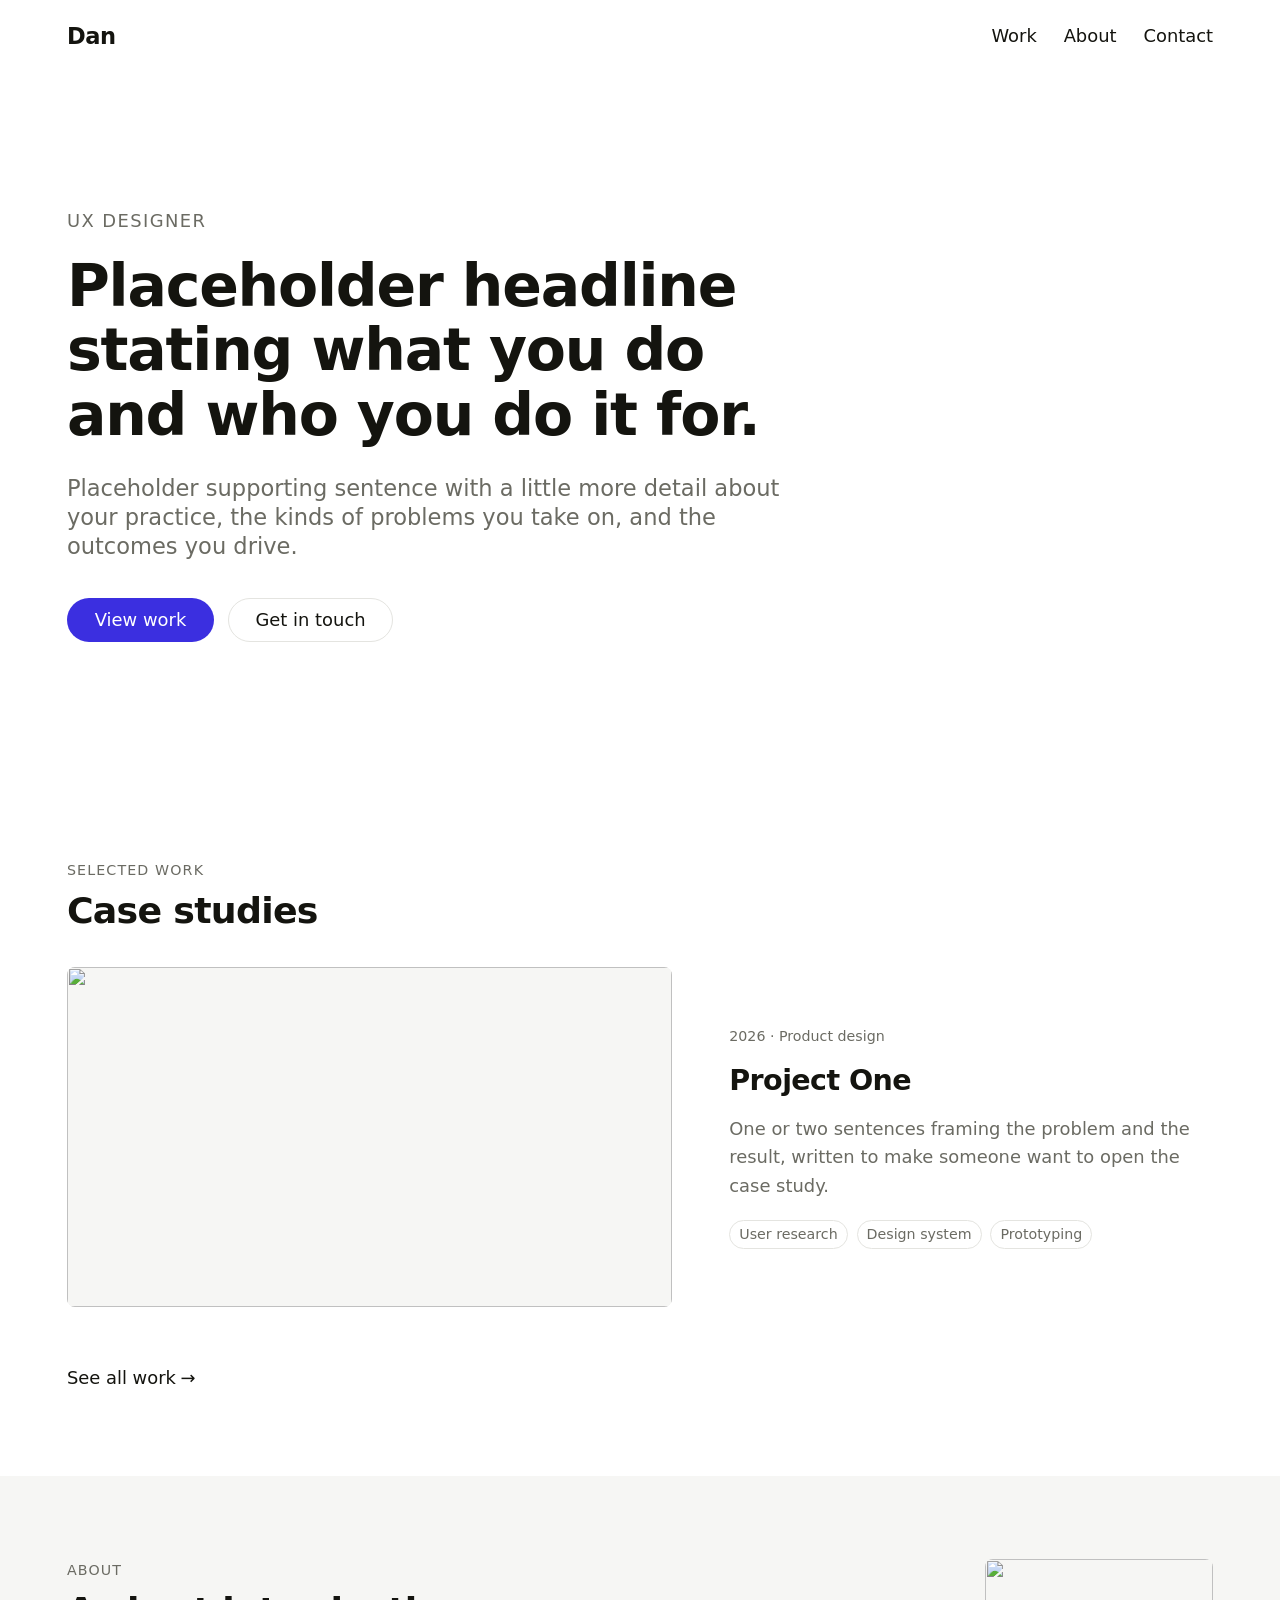
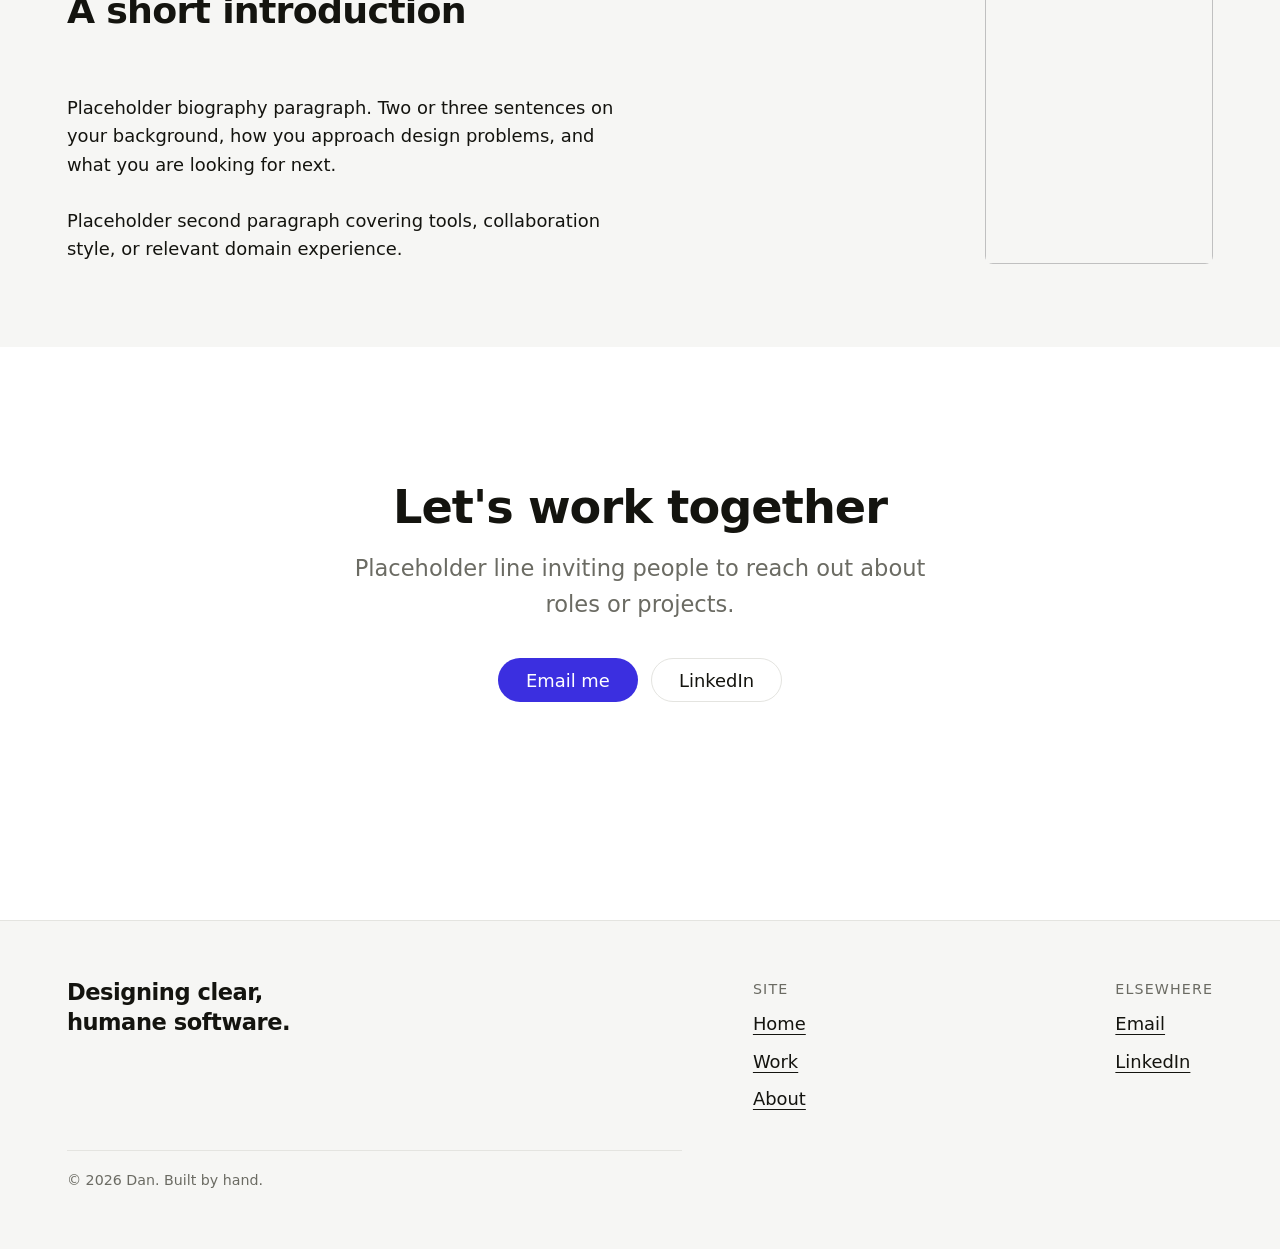
==== index.html @ 8933a9c2 "Scaffold static portfolio site Plain HTML/CSS/JS with no build step or dependencies.  - Design token" ====
<!DOCTYPE html>
<html lang="en">
<head>
  <meta charset="UTF-8">
  <meta name="viewport" content="width=device-width, initial-scale=1.0">

  <title>Dan — UX Designer</title>
  <meta name="description" content="Portfolio of Dan, a UX designer focused on research-led product design."><!-- TODO: confirm copy -->

  <meta property="og:type" content="website">
  <meta property="og:title" content="Dan — UX Designer">
  <meta property="og:description" content="Portfolio of Dan, a UX designer focused on research-led product design.">
  <meta property="og:image" content="/assets/images/og-image.png"><!-- TODO: 1200x630 export -->
  <meta name="twitter:card" content="summary_large_image">

  <link rel="icon" href="/assets/icons/favicon.svg" type="image/svg+xml"><!-- TODO: favicon -->

  <link rel="stylesheet" href="/css/tokens.css">
  <link rel="stylesheet" href="/css/base.css">
  <link rel="stylesheet" href="/css/layout.css">
  <link rel="stylesheet" href="/css/components.css">
  <link rel="stylesheet" href="/css/pages/home.css">

  <!-- Scroll-reveal starts hidden and is revealed by js/main.js. Without
       JavaScript there is nothing to reveal it, so show it up front. -->
  <noscript>
    <style>
      [data-reveal] { opacity: 1; transform: none; }
    </style>
  </noscript>
</head>
<body>
  <a class="skip-link" href="#main">Skip to content</a>

  <!-- Shared header — keep in sync across all pages -->
  <header class="site-header">
    <div class="container site-header__inner">
      <a class="site-header__logo" href="/">Dan</a><!-- TODO: confirm logo mark or wordmark -->

      <button class="nav-toggle" type="button" aria-expanded="false" aria-controls="site-nav">
        <span class="nav-toggle__bars"></span>
        <span class="visually-hidden">Menu</span>
      </button>

      <nav class="site-nav" id="site-nav" aria-label="Primary">
        <ul class="site-nav__list">
          <li><a class="site-nav__link" href="/work/">Work</a></li>
          <li><a class="site-nav__link" href="#about">About</a></li>
          <li><a class="site-nav__link" href="#contact">Contact</a></li>
        </ul>
      </nav>
    </div>
  </header>

  <main class="site-main" id="main">

    <!-- Hero -->
    <section class="section--loose hero">
      <div class="container">
        <p class="hero__eyebrow">UX Designer</p><!-- TODO: confirm role line -->
        <h1 class="hero__title">
          Placeholder headline stating what you do and who you do it for.
        </h1>
        <p class="hero__lede">
          Placeholder supporting sentence with a little more detail about your
          practice, the kinds of problems you take on, and the outcomes you drive.
        </p>
        <div class="cluster hero__actions">
          <a class="button button--primary" href="/work/">View work</a>
          <a class="button button--secondary" href="#contact">Get in touch</a>
        </div>
      </div>
    </section>

    <!-- Selected work -->
    <section class="section" aria-labelledby="selected-work-title">
      <div class="container">
        <div class="section-header">
          <p class="section-header__eyebrow">Selected work</p>
          <h2 id="selected-work-title">Case studies</h2>
        </div>

        <div class="stack stack--xl">

          <article class="project-card project-card--featured" data-reveal>
            <div class="project-card__media frame frame--wide">
              <img src="/assets/images/project-one-thumb.png" alt="" width="1200" height="675">
              <!-- TODO: thumbnail export + alt text -->
            </div>
            <div class="stack stack--s">
              <p class="project-card__meta">2026 &middot; Product design</p>
              <h3 class="project-card__title">
                <a class="project-card__link" href="/work/project-one/">Project One</a>
              </h3>
              <p class="project-card__summary">
                One or two sentences framing the problem and the result, written to
                make someone want to open the case study.
              </p>
              <ul class="tag-list">
                <li><span class="tag">User research</span></li>
                <li><span class="tag">Design system</span></li>
                <li><span class="tag">Prototyping</span></li>
              </ul>
            </div>
          </article>

        </div>

        <p class="home__work-link">
          <a class="link-arrow" href="/work/">See all work</a>
        </p>
      </div>
    </section>

    <!-- About -->
    <section class="section section--surface" id="about" aria-labelledby="about-title">
      <div class="container">
        <div class="grid--2">
          <div class="stack">
            <div class="section-header">
              <p class="section-header__eyebrow">About</p>
              <h2 id="about-title">A short introduction</h2>
            </div>
            <p>
              Placeholder biography paragraph. Two or three sentences on your
              background, how you approach design problems, and what you are
              looking for next.
            </p>
            <p>
              Placeholder second paragraph covering tools, collaboration style,
              or relevant domain experience.
            </p>
          </div>

          <div class="frame frame--portrait about__portrait">
            <img src="/assets/images/portrait.png" alt="" width="900" height="1200">
            <!-- TODO: portrait export + alt text -->
          </div>
        </div>
      </div>
    </section>

    <!-- Contact -->
    <section class="section section--loose contact" id="contact" aria-labelledby="contact-title">
      <div class="container text-center stack stack--l">
        <div class="stack stack--s">
          <h2 id="contact-title" class="contact__title">Let's work together</h2>
          <p class="contact__lede">
            Placeholder line inviting people to reach out about roles or projects.
          </p>
        </div>
        <div class="cluster contact__actions">
          <a class="button button--primary" href="mailto:hello@example.com">Email me</a>
          <!-- TODO: confirm email address -->
          <a class="button button--secondary" href="https://www.linkedin.com/" rel="noopener">LinkedIn</a>
          <!-- TODO: confirm profile URL -->
        </div>
      </div>
    </section>

  </main>

  <!-- Shared footer — keep in sync across all pages -->
  <footer class="site-footer">
    <div class="container">
      <div class="site-footer__inner">
        <p class="site-footer__tagline">Designing clear, humane software.</p>
        <!-- TODO: confirm footer tagline -->

        <nav aria-label="Footer">
          <p class="site-footer__heading">Site</p>
          <ul class="site-footer__links">
            <li><a href="/">Home</a></li>
            <li><a href="/work/">Work</a></li>
            <li><a href="/#about">About</a></li>
          </ul>
        </nav>

        <div>
          <p class="site-footer__heading">Elsewhere</p>
          <ul class="site-footer__links">
            <li><a href="mailto:hello@example.com">Email</a></li>
            <li><a href="https://www.linkedin.com/" rel="noopener">LinkedIn</a></li>
          </ul>
        </div>
      </div>

      <p class="site-footer__meta">&copy; 2026 Dan. Built by hand.</p>
    </div>
  </footer>

  <script src="/js/main.js" defer></script>
</body>
</html>
---- css/tokens.css ----
/* ==========================================================================
   Design tokens
   Single source of truth for color, type, spacing, and radii.
   Every value marked "TODO: confirm" is a placeholder awaiting the Figma spec.
   ========================================================================== */

:root {
  /* ---- Color -------------------------------------------------------------
     Neutrals run light to dark. --ink is body text, --ink-muted is secondary
     text, --line is borders and dividers. */
  --color-bg: #ffffff;          /* TODO: confirm page background */
  --color-surface: #f6f6f4;     /* TODO: confirm raised/alt section background */
  --color-line: #e4e4e0;        /* TODO: confirm border color */
  --color-ink: #14140f;         /* TODO: confirm body text */
  --color-ink-muted: #6b6b63;   /* TODO: confirm secondary text */
  --color-accent: #3b2fe0;      /* TODO: confirm brand/link accent */
  --color-accent-ink: #ffffff;  /* text placed on --color-accent */

  /* Focus ring is intentionally high-contrast; keep it visible after restyle. */
  --color-focus: var(--color-accent);

  /* ---- Typography --------------------------------------------------------
     Two families: display for headings, text for body. Swap the font stacks
     once the real typefaces are self-hosted in assets/fonts. */
  --font-display: ui-sans-serif, system-ui, -apple-system, "Segoe UI", sans-serif; /* TODO: confirm heading typeface */
  --font-text: ui-sans-serif, system-ui, -apple-system, "Segoe UI", sans-serif;    /* TODO: confirm body typeface */
  --font-mono: ui-monospace, SFMono-Regular, Menlo, monospace;

  --weight-regular: 400;
  --weight-medium: 500;
  --weight-bold: 700; /* TODO: confirm available weights */

  /* Fluid type scale. Each step interpolates between a mobile and a desktop
     size, so text scales smoothly instead of jumping at breakpoints.
     --step-0 is body copy; negative steps are smaller, positive larger. */
  --step--1: clamp(0.833rem, 0.81rem + 0.11vw, 0.889rem);
  --step-0: clamp(1rem, 0.96rem + 0.2vw, 1.125rem);
  --step-1: clamp(1.2rem, 1.13rem + 0.35vw, 1.424rem);
  --step-2: clamp(1.44rem, 1.32rem + 0.58vw, 1.802rem);
  --step-3: clamp(1.728rem, 1.55rem + 0.9vw, 2.281rem);
  --step-4: clamp(2.074rem, 1.8rem + 1.37vw, 2.887rem);
  --step-5: clamp(2.488rem, 2.08rem + 2.04vw, 3.653rem);

  --leading-tight: 1.1;
  --leading-snug: 1.3;
  --leading-normal: 1.6;

  --tracking-tight: -0.02em;
  --tracking-normal: 0;
  --tracking-wide: 0.08em;

  /* Caps the width of running text for readability. */
  --measure: 68ch;

  /* ---- Spacing -----------------------------------------------------------
     Fluid scale on the same principle as type. Use these instead of raw rem
     values so vertical rhythm stays consistent across pages. */
  --space-3xs: clamp(0.25rem, 0.24rem + 0.05vw, 0.28rem);
  --space-2xs: clamp(0.5rem, 0.48rem + 0.1vw, 0.56rem);
  --space-xs: clamp(0.75rem, 0.72rem + 0.15vw, 0.84rem);
  --space-s: clamp(1rem, 0.96rem + 0.2vw, 1.125rem);
  --space-m: clamp(1.5rem, 1.44rem + 0.3vw, 1.688rem);
  --space-l: clamp(2rem, 1.92rem + 0.4vw, 2.25rem);
  --space-xl: clamp(3rem, 2.8rem + 1vw, 3.75rem);
  --space-2xl: clamp(4rem, 3.6rem + 2vw, 5.5rem);
  --space-3xl: clamp(6rem, 5.2rem + 4vw, 9rem);

  /* ---- Layout ------------------------------------------------------------ */
  --container: 75rem;        /* TODO: confirm max content width from Figma */
  --container-narrow: 45rem; /* long-form case study prose */
  --gutter: var(--space-m);  /* horizontal page padding */

  /* ---- Borders and elevation -------------------------------------------- */
  --radius-s: 0.25rem;  /* TODO: confirm corner radii */
  --radius-m: 0.5rem;
  --radius-l: 1rem;
  --radius-full: 999rem;

  --border-width: 1px;

  --shadow-s: 0 1px 2px rgb(0 0 0 / 6%);           /* TODO: confirm shadows */
  --shadow-m: 0 4px 16px rgb(0 0 0 / 8%);
  --shadow-l: 0 12px 32px rgb(0 0 0 / 10%);

  /* ---- Motion ------------------------------------------------------------
     Durations are referenced by components; base.css zeroes them out under
     prefers-reduced-motion so animation is disabled in one place. */
  --duration-fast: 120ms;
  --duration-base: 240ms;
  --duration-slow: 480ms;
  --ease-out: cubic-bezier(0.22, 1, 0.36, 1);

  /* ---- Depth ------------------------------------------------------------- */
  --z-header: 100;
  --z-nav-panel: 200;
  --z-skip-link: 300;
}
---- css/base.css ----
/* ==========================================================================
   Base: reset and element defaults
   Depends on tokens.css. Styles bare elements only — no classes.
   ========================================================================== */

/* Self-hosted webfonts go here once the real typefaces are in assets/fonts,
   then point --font-display / --font-text at the family names.

   @font-face {
     font-family: "Display";
     src: url("/assets/fonts/display.woff2") format("woff2");
     font-weight: 400 700;
     font-display: swap;
   }
*/

*,
*::before,
*::after {
  box-sizing: border-box;
}

* {
  margin: 0;
}

html {
  /* Anchor links and in-page nav land below the sticky header instead of
     underneath it. */
  scroll-padding-top: var(--space-3xl);
  -webkit-text-size-adjust: 100%;
}

body {
  min-height: 100vh;
  background-color: var(--color-bg);
  color: var(--color-ink);
  font-family: var(--font-text);
  font-size: var(--step-0);
  font-weight: var(--weight-regular);
  line-height: var(--leading-normal);
  -webkit-font-smoothing: antialiased;
  text-rendering: optimizeLegibility;
}

/* ---- Headings ----------------------------------------------------------- */

h1,
h2,
h3,
h4 {
  font-family: var(--font-display);
  font-weight: var(--weight-bold);
  line-height: var(--leading-tight);
  letter-spacing: var(--tracking-tight);
  text-wrap: balance;
}

h1 {
  font-size: var(--step-5);
}

h2 {
  font-size: var(--step-3);
}

h3 {
  font-size: var(--step-2);
}

h4 {
  font-size: var(--step-1);
}

/* ---- Text --------------------------------------------------------------- */

p,
li,
dd,
blockquote {
  text-wrap: pretty;
}

/* Paragraphs inside prose get a readable measure; standalone paragraphs in
   layout components are constrained by their container instead. */
p {
  max-width: var(--measure);
}

strong,
b {
  font-weight: var(--weight-bold);
}

small {
  font-size: var(--step--1);
}

code,
kbd,
pre,
samp {
  font-family: var(--font-mono);
  font-size: 0.9em;
}

blockquote {
  border-left: var(--border-width) solid var(--color-line);
  padding-left: var(--space-m);
}

hr {
  border: 0;
  border-top: var(--border-width) solid var(--color-line);
  margin-block: var(--space-xl);
}

/* ---- Links -------------------------------------------------------------- */

a {
  color: inherit;
  text-decoration-thickness: 1px;
  text-underline-offset: 0.2em;
  transition: color var(--duration-fast) var(--ease-out);
}

a:hover {
  color: var(--color-accent);
}

/* ---- Lists -------------------------------------------------------------- */

ul,
ol {
  padding-left: 1.25em;
}

li + li {
  margin-top: var(--space-2xs);
}

/* ---- Media -------------------------------------------------------------- */

img,
picture,
svg,
video,
canvas {
  display: block;
  max-width: 100%;
  height: auto;
}

/* Placeholder background so un-exported images still occupy their slot and
   layout can be judged before assets land. Remove once assets are in. */
img {
  background-color: var(--color-surface);
}

svg {
  fill: currentColor;
}

figure {
  margin: 0;
}

figcaption {
  color: var(--color-ink-muted);
  font-size: var(--step--1);
  margin-top: var(--space-xs);
}

/* ---- Forms -------------------------------------------------------------- */

input,
button,
textarea,
select {
  font: inherit;
  color: inherit;
}

button {
  background: none;
  border: 0;
  cursor: pointer;
}

/* ---- Tables ------------------------------------------------------------- */

table {
  border-collapse: collapse;
  width: 100%;
}

th,
td {
  border-bottom: var(--border-width) solid var(--color-line);
  padding: var(--space-xs);
  text-align: left;
}

/* ---- Focus -------------------------------------------------------------- */

/* Keyboard-only focus ring. Never remove this without an equally visible
   replacement — it is the primary affordance for keyboard navigation. */
:focus-visible {
  outline: 2px solid var(--color-focus);
  outline-offset: 2px;
  border-radius: var(--radius-s);
}

/* ---- Accessibility helpers ---------------------------------------------- */

/* Visually hidden but available to screen readers. */
.visually-hidden {
  position: absolute;
  width: 1px;
  height: 1px;
  margin: -1px;
  padding: 0;
  overflow: hidden;
  clip-path: inset(50%);
  white-space: nowrap;
  border: 0;
}

/* First tabbable element on every page; stays offscreen until focused. */
.skip-link {
  position: absolute;
  top: var(--space-2xs);
  left: var(--space-2xs);
  z-index: var(--z-skip-link);
  transform: translateY(-150%);
  background-color: var(--color-accent);
  color: var(--color-accent-ink);
  padding: var(--space-2xs) var(--space-s);
  border-radius: var(--radius-m);
  text-decoration: none;
  transition: transform var(--duration-fast) var(--ease-out);
}

.skip-link:focus-visible {
  transform: translateY(0);
  color: var(--color-accent-ink);
}

/* ---- Reduced motion ----------------------------------------------------- */

/* Zeroing the duration tokens disables component animation globally, so
   individual components do not each need their own media query. */
@media (prefers-reduced-motion: reduce) {
  :root {
    --duration-fast: 0ms;
    --duration-base: 0ms;
    --duration-slow: 0ms;
  }

  *,
  *::before,
  *::after {
    animation-duration: 0.01ms !important;
    animation-iteration-count: 1 !important;
    transition-duration: 0.01ms !important;
    scroll-behavior: auto !important;
  }
}
---- css/layout.css ----
/* ==========================================================================
   Layout: containers, grids, and vertical rhythm
   Reusable structural primitives. Page-specific composition lives in css/pages.
   ========================================================================== */

/* ---- Page shell ---------------------------------------------------------
   Sticky footer: main grows to fill the viewport so short pages do not leave
   the footer floating mid-screen. */

body {
  display: flex;
  flex-direction: column;
}

.site-main {
  flex: 1 0 auto;
}

/* ---- Container ----------------------------------------------------------
   Centers content and supplies the page gutter. Every full-width section
   should wrap its content in one of these rather than setting its own padding. */

.container {
  width: 100%;
  max-width: var(--container);
  margin-inline: auto;
  padding-inline: var(--gutter);
}

.container--narrow {
  max-width: var(--container-narrow);
}

/* ---- Section rhythm -----------------------------------------------------
   Sections own their vertical spacing so pages do not need margin overrides. */

.section {
  padding-block: var(--space-2xl);
}

.section--tight {
  padding-block: var(--space-xl);
}

.section--loose {
  padding-block: var(--space-3xl);
}

/* Alternate background band. Pairs with .section for full-bleed color. */
.section--surface {
  background-color: var(--color-surface);
}

/* Section heading block: eyebrow label plus title. */
.section-header {
  display: flex;
  flex-direction: column;
  gap: var(--space-2xs);
  margin-bottom: var(--space-l);
}

.section-header__eyebrow {
  color: var(--color-ink-muted);
  font-size: var(--step--1);
  font-weight: var(--weight-medium);
  letter-spacing: var(--tracking-wide);
  text-transform: uppercase;
}

/* ---- Stack --------------------------------------------------------------
   Vertical flow with a single consistent gap. The default covers most prose;
   the modifiers handle denser or airier groupings. */

.stack {
  display: flex;
  flex-direction: column;
  gap: var(--space-m);
}

.stack--2xs { gap: var(--space-2xs); }
.stack--xs { gap: var(--space-xs); }
.stack--s { gap: var(--space-s); }
.stack--l { gap: var(--space-l); }
.stack--xl { gap: var(--space-xl); }

/* ---- Cluster ------------------------------------------------------------
   Horizontal group that wraps: tag lists, button rows, inline meta. */

.cluster {
  display: flex;
  flex-wrap: wrap;
  align-items: center;
  gap: var(--space-xs);
}

.cluster--between {
  justify-content: space-between;
}

/* ---- Auto grid ----------------------------------------------------------
   Responsive columns with no media queries: items grow until they hit the
   minimum width, then wrap. --grid-min sets that threshold per instance. */

.grid {
  display: grid;
  gap: var(--space-l);
  grid-template-columns: repeat(auto-fit, minmax(min(var(--grid-min, 20rem), 100%), 1fr));
}

/* Fixed column counts for layouts that must not reflow arbitrarily.
   Both collapse to a single column on narrow screens. */

.grid--2,
.grid--3 {
  display: grid;
  gap: var(--space-l);
  grid-template-columns: 1fr;
}

@media (width >= 48rem) {
  .grid--2 {
    grid-template-columns: repeat(2, 1fr);
  }

  .grid--3 {
    grid-template-columns: repeat(3, 1fr);
  }
}

/* ---- Sidebar ------------------------------------------------------------
   Content plus a narrow rail (case study metadata). Stacks on narrow screens. */

.with-sidebar {
  display: grid;
  gap: var(--space-l);
  grid-template-columns: 1fr;
}

@media (width >= 56rem) {
  .with-sidebar {
    grid-template-columns: minmax(0, 1fr) 16rem;
    gap: var(--space-xl);
    align-items: start;
  }

  .with-sidebar__aside {
    position: sticky;
    top: var(--space-xl);
  }
}

/* ---- Full-bleed ---------------------------------------------------------
   Escapes the container to span the viewport, for wide case study imagery. */

.full-bleed {
  width: 100vw;
  margin-inline: calc(50% - 50vw);
}

/* ---- Aspect ratio boxes -------------------------------------------------
   Reserve image space before assets load so the page does not shift.
   Adjust ratios once real export dimensions are confirmed. */

.frame {
  position: relative;
  overflow: hidden;
  background-color: var(--color-surface);
  border-radius: var(--radius-m);
}

.frame > img,
.frame > video {
  width: 100%;
  height: 100%;
  object-fit: cover;
}

.frame--wide { aspect-ratio: 16 / 9; }
.frame--photo { aspect-ratio: 4 / 3; }
.frame--square { aspect-ratio: 1; }
.frame--portrait { aspect-ratio: 3 / 4; }

/* ---- Utilities ---------------------------------------------------------- */

.measure {
  max-width: var(--measure);
}

.text-center {
  text-align: center;
}

.text-muted {
  color: var(--color-ink-muted);
}

.text-balance {
  text-wrap: balance;
}
---- css/components.css ----
/* ==========================================================================
   Components: header, nav, footer, buttons, cards, tags
   Each block is self-contained and styled only through tokens.
   ========================================================================== */

/* ---- Site header --------------------------------------------------------
   Sticky so navigation stays reachable through long case studies. */

.site-header {
  position: sticky;
  top: 0;
  z-index: var(--z-header);
  background-color: var(--color-bg);
  border-bottom: var(--border-width) solid transparent;
  transition: border-color var(--duration-base) var(--ease-out);
}

/* Border appears only once the page has scrolled, so the header separates
   from content without drawing a line at rest. Toggled by js/main.js. */
.site-header.is-scrolled {
  border-bottom-color: var(--color-line);
}

.site-header__inner {
  display: flex;
  align-items: center;
  justify-content: space-between;
  gap: var(--space-m);
  min-height: 4.5rem; /* TODO: confirm header height */
}

.site-header__logo {
  font-family: var(--font-display);
  font-size: var(--step-1);
  font-weight: var(--weight-bold);
  letter-spacing: var(--tracking-tight);
  text-decoration: none;
}

.site-header__logo:hover {
  color: var(--color-accent);
}

/* ---- Primary navigation -------------------------------------------------
   Mobile: off-canvas panel toggled by the hamburger button.
   Desktop (>=48rem): inline row, button hidden. */

.nav-toggle {
  display: inline-flex;
  align-items: center;
  justify-content: center;
  width: 2.75rem;  /* 44px minimum touch target */
  height: 2.75rem;
  margin-right: calc(var(--space-2xs) * -1);
  border-radius: var(--radius-m);
}

.nav-toggle__bars,
.nav-toggle__bars::before,
.nav-toggle__bars::after {
  display: block;
  width: 1.25rem;
  height: 2px;
  background-color: currentColor;
  transition: transform var(--duration-fast) var(--ease-out),
              opacity var(--duration-fast) var(--ease-out);
}

.nav-toggle__bars::before,
.nav-toggle__bars::after {
  content: "";
  position: absolute;
}

.nav-toggle__bars {
  position: relative;
}

.nav-toggle__bars::before {
  transform: translateY(-6px);
}

.nav-toggle__bars::after {
  transform: translateY(6px);
}

/* Hamburger morphs into a close icon when the panel is open. */
.nav-toggle[aria-expanded="true"] .nav-toggle__bars {
  background-color: transparent;
}

.nav-toggle[aria-expanded="true"] .nav-toggle__bars::before {
  transform: rotate(45deg);
}

.nav-toggle[aria-expanded="true"] .nav-toggle__bars::after {
  transform: rotate(-45deg);
}

.site-nav {
  position: fixed;
  inset: 4.5rem 0 auto;
  z-index: var(--z-nav-panel);
  background-color: var(--color-bg);
  border-bottom: var(--border-width) solid var(--color-line);
  padding: var(--space-s) var(--gutter) var(--space-l);
  /* Hidden by default on mobile; .is-open reveals it. Uses visibility rather
     than display so the slide transition can run. */
  visibility: hidden;
  opacity: 0;
  transform: translateY(-0.5rem);
  transition: opacity var(--duration-base) var(--ease-out),
              transform var(--duration-base) var(--ease-out),
              visibility var(--duration-base);
}

.site-nav.is-open {
  visibility: visible;
  opacity: 1;
  transform: translateY(0);
}

.site-nav__list {
  display: flex;
  flex-direction: column;
  gap: var(--space-xs);
  list-style: none;
  margin: 0;
  padding: 0;
}

.site-nav__list li + li {
  margin-top: 0;
}

.site-nav__link {
  display: block;
  padding-block: var(--space-2xs);
  font-size: var(--step-1);
  font-weight: var(--weight-medium);
  text-decoration: none;
}

/* Current page indicator, set by js/main.js via aria-current. */
.site-nav__link[aria-current="page"] {
  color: var(--color-accent);
}

@media (width >= 48rem) {
  .nav-toggle {
    display: none;
  }

  .site-nav {
    position: static;
    inset: auto;
    visibility: visible;
    opacity: 1;
    transform: none;
    background: none;
    border: 0;
    padding: 0;
  }

  .site-nav__list {
    flex-direction: row;
    gap: var(--space-m);
    align-items: center;
  }

  .site-nav__link {
    font-size: var(--step-0);
    padding-block: 0;
    position: relative;
  }

  /* Underline grows from the left on hover and stays for the current page. */
  .site-nav__link::after {
    content: "";
    position: absolute;
    left: 0;
    bottom: -0.25rem;
    width: 100%;
    height: 1px;
    background-color: currentColor;
    transform: scaleX(0);
    transform-origin: left;
    transition: transform var(--duration-fast) var(--ease-out);
  }

  .site-nav__link:hover::after,
  .site-nav__link[aria-current="page"]::after {
    transform: scaleX(1);
  }
}

/* Prevents background scrolling while the mobile nav panel is open. */
body.has-nav-open {
  overflow: hidden;
}

@media (width >= 48rem) {
  body.has-nav-open {
    overflow: visible;
  }
}

/* ---- Site footer -------------------------------------------------------- */

.site-footer {
  background-color: var(--color-surface);
  border-top: var(--border-width) solid var(--color-line);
  padding-block: var(--space-xl);
  margin-top: var(--space-2xl);
}

.site-footer__inner {
  display: flex;
  flex-wrap: wrap;
  gap: var(--space-m);
  justify-content: space-between;
  align-items: flex-start;
}

.site-footer__tagline {
  max-width: 24ch;
  font-family: var(--font-display);
  font-size: var(--step-1);
  font-weight: var(--weight-bold);
  letter-spacing: var(--tracking-tight);
  line-height: var(--leading-snug);
}

.site-footer__links {
  display: flex;
  flex-direction: column;
  gap: var(--space-2xs);
  list-style: none;
  margin: 0;
  padding: 0;
}

.site-footer__links li + li {
  margin-top: 0;
}

.site-footer__heading {
  color: var(--color-ink-muted);
  font-size: var(--step--1);
  font-weight: var(--weight-medium);
  letter-spacing: var(--tracking-wide);
  text-transform: uppercase;
  margin-bottom: var(--space-2xs);
}

.site-footer__meta {
  color: var(--color-ink-muted);
  font-size: var(--step--1);
  margin-top: var(--space-l);
  padding-top: var(--space-s);
  border-top: var(--border-width) solid var(--color-line);
}

/* ---- Buttons ------------------------------------------------------------
   .button is the shared shape; modifiers set the color treatment. */

.button {
  display: inline-flex;
  align-items: center;
  justify-content: center;
  gap: var(--space-2xs);
  min-height: 2.75rem;
  padding: var(--space-2xs) var(--space-m);
  border: var(--border-width) solid transparent;
  border-radius: var(--radius-full); /* TODO: confirm button shape */
  font-weight: var(--weight-medium);
  line-height: 1.2;
  text-align: center;
  text-decoration: none;
  transition: background-color var(--duration-fast) var(--ease-out),
              border-color var(--duration-fast) var(--ease-out),
              color var(--duration-fast) var(--ease-out),
              transform var(--duration-fast) var(--ease-out);
}

.button:active {
  transform: translateY(1px);
}

.button--primary {
  background-color: var(--color-accent);
  color: var(--color-accent-ink);
}

.button--primary:hover {
  background-color: var(--color-ink);
  color: var(--color-bg);
}

.button--secondary {
  border-color: var(--color-line);
  color: var(--color-ink);
}

.button--secondary:hover {
  border-color: var(--color-ink);
  color: var(--color-ink);
}

/* Text-only action with a trailing arrow that nudges on hover. */
.link-arrow {
  display: inline-flex;
  align-items: center;
  gap: var(--space-3xs);
  font-weight: var(--weight-medium);
  text-decoration: none;
}

.link-arrow::after {
  content: "\2192"; /* → */
  transition: transform var(--duration-fast) var(--ease-out);
}

.link-arrow:hover::after {
  transform: translateX(0.25rem);
}

/* ---- Tags --------------------------------------------------------------- */

.tag-list {
  display: flex;
  flex-wrap: wrap;
  gap: var(--space-3xs) var(--space-2xs);
  list-style: none;
  margin: 0;
  padding: 0;
}

.tag-list li + li {
  margin-top: 0;
}

.tag {
  display: inline-block;
  padding: 0.15em var(--space-2xs);
  border: var(--border-width) solid var(--color-line);
  border-radius: var(--radius-full);
  color: var(--color-ink-muted);
  font-size: var(--step--1);
  white-space: nowrap;
}

/* ---- Project card ------------------------------------------------------
   Used in the work grid and in "more projects" rows. The whole card is
   clickable: the anchor covers it via an absolutely positioned overlay, which
   keeps a single focusable element and preserves text selection. */

.project-card {
  position: relative;
  display: flex;
  flex-direction: column;
  gap: var(--space-s);
}

.project-card__media {
  overflow: hidden;
  border-radius: var(--radius-m);
  background-color: var(--color-surface);
}

.project-card__media img {
  transition: transform var(--duration-slow) var(--ease-out);
}

.project-card:hover .project-card__media img {
  transform: scale(1.03);
}

.project-card__title {
  font-size: var(--step-2);
}

.project-card__link {
  text-decoration: none;
}

/* Expands the link's hit area to the full card. */
.project-card__link::after {
  content: "";
  position: absolute;
  inset: 0;
}

.project-card__summary {
  color: var(--color-ink-muted);
  max-width: 42ch;
}

.project-card__meta {
  color: var(--color-ink-muted);
  font-size: var(--step--1);
}

/* Featured variant: media and text side by side on wider screens. */
@media (width >= 56rem) {
  .project-card--featured {
    display: grid;
    grid-template-columns: 1.25fr 1fr;
    gap: var(--space-xl);
    align-items: center;
  }
}

/* ---- Scroll reveal -----------------------------------------------------
   Elements marked data-reveal start offset and fade in when scrolled into
   view. js/main.js adds .is-visible; if JavaScript never runs, the fallback
   in main.js reveals everything so content is not hidden permanently. */

[data-reveal] {
  opacity: 0;
  transform: translateY(1rem);
  transition: opacity var(--duration-slow) var(--ease-out),
              transform var(--duration-slow) var(--ease-out);
}

[data-reveal].is-visible {
  opacity: 1;
  transform: none;
}

@media (prefers-reduced-motion: reduce) {
  [data-reveal] {
    opacity: 1;
    transform: none;
  }
}
---- css/pages/home.css ----
/* ==========================================================================
   Page: Home
   ========================================================================== */

/* ---- Hero --------------------------------------------------------------- */

.hero__eyebrow {
  color: var(--color-ink-muted);
  font-size: var(--step-0);
  font-weight: var(--weight-medium);
  letter-spacing: var(--tracking-wide);
  text-transform: uppercase;
  margin-bottom: var(--space-s);
}

.hero__title {
  max-width: 24ch; /* TODO: confirm hero measure against Figma line breaks */
  margin-bottom: var(--space-m);
}

.hero__lede {
  max-width: 52ch;
  color: var(--color-ink-muted);
  font-size: var(--step-1);
  line-height: var(--leading-snug);
}

.hero__actions {
  margin-top: var(--space-l);
}

/* ---- Selected work ------------------------------------------------------ */

.home__work-link {
  margin-top: var(--space-xl);
}

/* ---- About -------------------------------------------------------------- */

.about__portrait {
  /* Caps the portrait so it does not tower over the adjacent text column. */
  max-width: 24rem;
}

@media (width >= 48rem) {
  .about__portrait {
    margin-left: auto;
  }
}

/* ---- Contact ------------------------------------------------------------ */

.contact__title {
  font-size: var(--step-4);
}

.contact__lede {
  /* Overrides the default paragraph measure so the centered text stays centered. */
  max-width: 44ch;
  margin-inline: auto;
  color: var(--color-ink-muted);
  font-size: var(--step-1);
}

.contact__actions {
  justify-content: center;
}
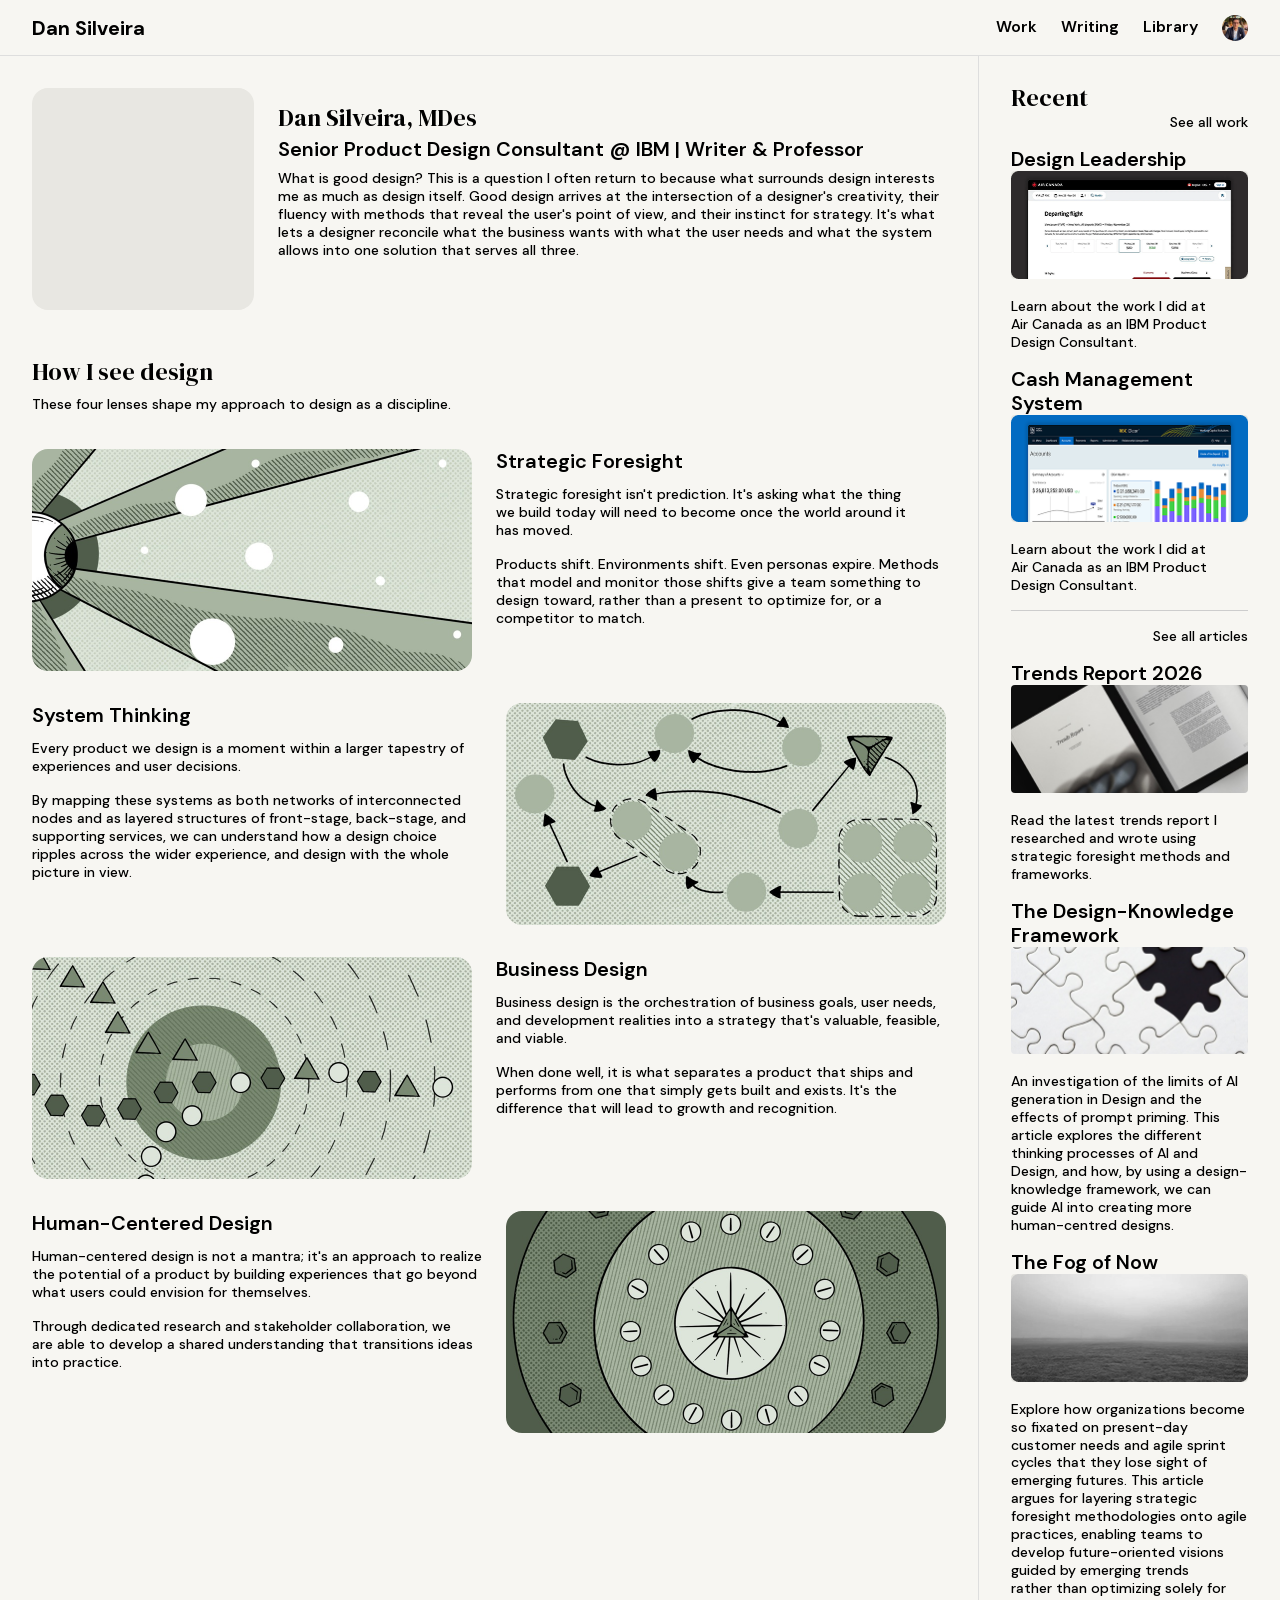
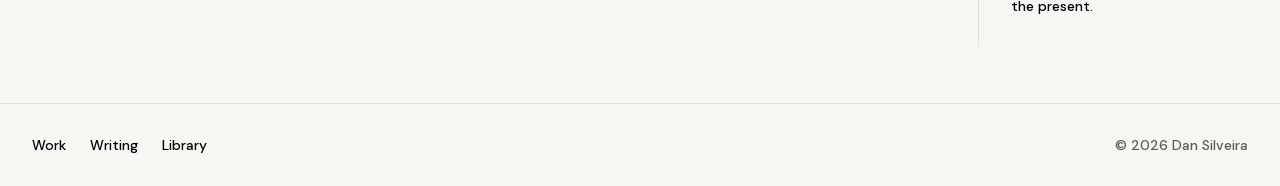
==== commit 99af9610: "Build homepage from Figma reference Palette, type scale, and geometry were extracted from the vector" ====
--- a/index.html
+++ b/index.html
@@ -4,16 +4,21 @@
   <meta charset="UTF-8">
   <meta name="viewport" content="width=device-width, initial-scale=1.0">
 
-  <title>Dan — UX Designer</title>
-  <meta name="description" content="Portfolio of Dan, a UX designer focused on research-led product design."><!-- TODO: confirm copy -->
+  <title>Dan Silveira — Senior Product Design Consultant</title>
+  <meta name="description" content="Dan Silveira, MDes. Senior Product Design Consultant at IBM, writer and professor. Strategic foresight, system thinking, human-centered design, and business design.">
 
   <meta property="og:type" content="website">
-  <meta property="og:title" content="Dan — UX Designer">
-  <meta property="og:description" content="Portfolio of Dan, a UX designer focused on research-led product design.">
-  <meta property="og:image" content="/assets/images/og-image.png"><!-- TODO: 1200x630 export -->
+  <meta property="og:title" content="Dan Silveira — Senior Product Design Consultant">
+  <meta property="og:description" content="Senior Product Design Consultant at IBM, writer and professor.">
+  <meta property="og:image" content="/assets/images/og-image.png"><!-- TODO: confirm 1200x630 export -->
   <meta name="twitter:card" content="summary_large_image">
 
-  <link rel="icon" href="/assets/icons/favicon.svg" type="image/svg+xml"><!-- TODO: favicon -->
+  <link rel="icon" href="/assets/icons/favicon.svg" type="image/svg+xml"><!-- TODO: confirm favicon -->
+
+  <!-- The body typeface is needed for first paint; preloading it avoids a
+       visible swap on the hero. -->
+  <link rel="preload" href="/assets/fonts/dm-sans-latin.woff2" as="font" type="font/woff2" crossorigin>
+  <link rel="preload" href="/assets/fonts/dm-serif-display-latin.woff2" as="font" type="font/woff2" crossorigin>
 
   <link rel="stylesheet" href="/css/tokens.css">
   <link rel="stylesheet" href="/css/base.css">
@@ -35,157 +40,281 @@
   <!-- Shared header — keep in sync across all pages -->
   <header class="site-header">
     <div class="container site-header__inner">
-      <a class="site-header__logo" href="/">Dan</a><!-- TODO: confirm logo mark or wordmark -->
-
-      <button class="nav-toggle" type="button" aria-expanded="false" aria-controls="site-nav">
-        <span class="nav-toggle__bars"></span>
-        <span class="visually-hidden">Menu</span>
-      </button>
-
-      <nav class="site-nav" id="site-nav" aria-label="Primary">
-        <ul class="site-nav__list">
-          <li><a class="site-nav__link" href="/work/">Work</a></li>
-          <li><a class="site-nav__link" href="#about">About</a></li>
-          <li><a class="site-nav__link" href="#contact">Contact</a></li>
-        </ul>
-      </nav>
+      <a class="site-header__logo" href="/">Dan Silveira</a>
+
+      <div class="site-nav-group">
+        <button class="nav-toggle" type="button" aria-expanded="false" aria-controls="site-nav">
+          <span class="nav-toggle__bars"></span>
+          <span class="visually-hidden">Menu</span>
+        </button>
+
+        <nav class="site-nav" id="site-nav" aria-label="Primary">
+          <ul class="site-nav__list">
+            <li><a class="site-nav__link" href="/work/">Work</a></li>
+            <li><a class="site-nav__link" href="/writing/">Writing</a></li>
+            <li><a class="site-nav__link" href="/library/">Library</a></li>
+          </ul>
+        </nav>
+
+        <span class="site-header__avatar">
+          <img src="/assets/images/Avatar-SML.jpg" alt="" width="26" height="26">
+        </span>
+      </div>
     </div>
   </header>
 
   <main class="site-main" id="main">
-
-    <!-- Hero -->
-    <section class="section--loose hero">
-      <div class="container">
-        <p class="hero__eyebrow">UX Designer</p><!-- TODO: confirm role line -->
-        <h1 class="hero__title">
-          Placeholder headline stating what you do and who you do it for.
-        </h1>
-        <p class="hero__lede">
-          Placeholder supporting sentence with a little more detail about your
-          practice, the kinds of problems you take on, and the outcomes you drive.
-        </p>
-        <div class="cluster hero__actions">
-          <a class="button button--primary" href="/work/">View work</a>
-          <a class="button button--secondary" href="#contact">Get in touch</a>
-        </div>
-      </div>
-    </section>
-
-    <!-- Selected work -->
-    <section class="section" aria-labelledby="selected-work-title">
-      <div class="container">
-        <div class="section-header">
-          <p class="section-header__eyebrow">Selected work</p>
-          <h2 id="selected-work-title">Case studies</h2>
-        </div>
-
-        <div class="stack stack--xl">
-
-          <article class="project-card project-card--featured" data-reveal>
-            <div class="project-card__media frame frame--wide">
-              <img src="/assets/images/project-one-thumb.png" alt="" width="1200" height="675">
-              <!-- TODO: thumbnail export + alt text -->
-            </div>
-            <div class="stack stack--s">
-              <p class="project-card__meta">2026 &middot; Product design</p>
-              <h3 class="project-card__title">
-                <a class="project-card__link" href="/work/project-one/">Project One</a>
-              </h3>
-              <p class="project-card__summary">
-                One or two sentences framing the problem and the result, written to
-                make someone want to open the case study.
-              </p>
-              <ul class="tag-list">
-                <li><span class="tag">User research</span></li>
-                <li><span class="tag">Design system</span></li>
-                <li><span class="tag">Prototyping</span></li>
-              </ul>
-            </div>
-          </article>
-
-        </div>
-
-        <p class="home__work-link">
-          <a class="link-arrow" href="/work/">See all work</a>
-        </p>
-      </div>
-    </section>
-
-    <!-- About -->
-    <section class="section section--surface" id="about" aria-labelledby="about-title">
-      <div class="container">
-        <div class="grid--2">
-          <div class="stack">
-            <div class="section-header">
-              <p class="section-header__eyebrow">About</p>
-              <h2 id="about-title">A short introduction</h2>
-            </div>
+    <div class="container container--shell shell">
+
+      <!-- ============================ MAIN COLUMN ======================== -->
+      <div class="shell__main">
+
+        <!-- Hero -->
+        <section class="hero media-split" style="--split-figure: var(--portrait-size);">
+          <div class="hero__figure frame frame--portrait">
+            <!-- Portrait not supplied yet; the frame holds its 222x222 slot so
+                 dropping the export in later will not shift the layout. -->
+          </div>
+
+          <div class="hero__body media-split__body">
+            <h1 class="display hero__name">Dan Silveira, MDes</h1>
+            <p class="heading hero__role">Senior Product Design Consultant @ IBM | Writer &amp; Professor</p>
             <p>
-              Placeholder biography paragraph. Two or three sentences on your
-              background, how you approach design problems, and what you are
-              looking for next.
-            </p>
-            <p>
-              Placeholder second paragraph covering tools, collaboration style,
-              or relevant domain experience.
+              What is good design? This is a question I often return to because what
+              surrounds design interests me as much as design itself. Good design
+              arrives at the intersection of a designer's creativity, their fluency
+              with methods that reveal the user's point of view, and their instinct
+              for strategy. It's what lets a designer reconcile what the business
+              wants with what the user needs and what the system allows into one
+              solution that serves all three.
             </p>
           </div>
-
-          <div class="frame frame--portrait about__portrait">
-            <img src="/assets/images/portrait.png" alt="" width="900" height="1200">
-            <!-- TODO: portrait export + alt text -->
+        </section>
+
+        <!-- How I see design -->
+        <section class="lenses" aria-labelledby="lenses-title">
+          <h2 class="display lenses__title" id="lenses-title">How I see design</h2>
+          <p class="lenses__intro">These four lenses shape my approach to design as a discipline.</p>
+
+          <ul class="lenses__list">
+
+            <li class="lens media-split" data-reveal>
+              <div class="media-split__figure frame frame--figure">
+                <img src="/assets/images/StrategicForesight-IMG-SML.jpg"
+                     alt="Abstract illustration of a widening cone of possible futures"
+                     width="440" height="222" loading="lazy" decoding="async">
+              </div>
+              <div class="media-split__body">
+                <h3 class="heading lens__title">Strategic Foresight</h3>
+                <div class="lens__body">
+                  <p>
+                    Strategic foresight isn't prediction. It's asking what the thing we
+                    build today will need to become once the world around it has moved.
+                  </p>
+                  <p>
+                    Products shift. Environments shift. Even personas expire. Methods
+                    that model and monitor those shifts give a team something to design
+                    toward, rather than a present to optimize for, or a competitor to
+                    match.
+                  </p>
+                </div>
+              </div>
+            </li>
+
+            <li class="lens media-split media-split--reverse" data-reveal>
+              <div class="media-split__figure frame frame--figure">
+                <img src="/assets/images/SystemThinking-IMG-SML.jpg"
+                     alt="Abstract illustration of interconnected nodes linked by arrows"
+                     width="440" height="222" loading="lazy" decoding="async">
+              </div>
+              <div class="media-split__body">
+                <h3 class="heading lens__title">System Thinking</h3>
+                <div class="lens__body">
+                  <p>
+                    Every product we design is a moment within a larger tapestry of
+                    experiences and user decisions.
+                  </p>
+                  <p>
+                    By mapping these systems as both networks of interconnected nodes
+                    and as layered structures of front-stage, back-stage, and supporting
+                    services, we can understand how a design choice ripples across the
+                    wider experience, and design with the whole picture in view.
+                  </p>
+                </div>
+              </div>
+            </li>
+
+            <li class="lens media-split" data-reveal>
+              <div class="media-split__figure frame frame--figure">
+                <img src="/assets/images/BusinessDesign-IMG-SML.jpg"
+                     alt="Abstract illustration of concentric rings orbiting a central mass"
+                     width="440" height="222" loading="lazy" decoding="async">
+              </div>
+              <div class="media-split__body">
+                <h3 class="heading lens__title">Business Design</h3>
+                <div class="lens__body">
+                  <p>
+                    Business design is the orchestration of business goals, user needs,
+                    and development realities into a strategy that's valuable, feasible,
+                    and viable.
+                  </p>
+                  <p>
+                    When done well, it is what separates a product that ships and
+                    performs from one that simply gets built and exists. It's the
+                    difference that will lead to growth and recognition.
+                  </p>
+                </div>
+              </div>
+            </li>
+
+            <li class="lens media-split media-split--reverse" data-reveal>
+              <div class="media-split__figure frame frame--figure">
+                <img src="/assets/images/HumanCenteredDesign-IMG-SML.jpg"
+                     alt="Abstract illustration of figures arranged in a ring around a radiating centre"
+                     width="440" height="222" loading="lazy" decoding="async">
+              </div>
+              <div class="media-split__body">
+                <h3 class="heading lens__title">Human-Centered Design</h3>
+                <div class="lens__body">
+                  <p>
+                    Human-centered design is not a mantra; it's an approach to realize
+                    the potential of a product by building experiences that go beyond
+                    what users could envision for themselves.
+                  </p>
+                  <p>
+                    Through dedicated research and stakeholder collaboration, we are
+                    able to develop a shared understanding that transitions ideas into
+                    practice.
+                  </p>
+                </div>
+              </div>
+            </li>
+
+          </ul>
+        </section>
+
+      </div>
+
+      <!-- ================================ RAIL =========================== -->
+      <aside class="shell__rail" aria-labelledby="recent-title">
+        <div class="rail__inner">
+          <h2 class="display rail__heading" id="recent-title">Recent</h2>
+
+          <!-- Recent work -->
+          <a class="rail__more" href="/work/">See all work</a>
+
+          <div class="rail__group">
+
+            <article class="rail-card">
+              <h3 class="rail-card__title">
+                <a class="rail-card__link" href="/work/">Design Leadership</a>
+                <!-- TODO: confirm destination -->
+              </h3>
+              <div class="rail-card__media frame frame--thumb">
+                <img src="/assets/images/AirCanada-IMG.png"
+                     alt="Screenshot of the Air Canada reporting interface"
+                     width="238" height="108" loading="lazy" decoding="async">
+              </div>
+              <p class="rail-card__summary">
+                Learn about the work I did at Air Canada as an IBM Product Design
+                Consultant.
+              </p>
+            </article>
+
+            <article class="rail-card">
+              <h3 class="rail-card__title">
+                <a class="rail-card__link" href="/work/">Cash Management System</a>
+                <!-- TODO: confirm destination -->
+              </h3>
+              <div class="rail-card__media frame frame--thumb">
+                <img src="/assets/images/CashManagement-IMG.png"
+                     alt="Screenshot of a cash management dashboard with charts"
+                     width="238" height="108" loading="lazy" decoding="async">
+              </div>
+              <p class="rail-card__summary">
+                Learn about the work I did at Air Canada as an IBM Product Design
+                Consultant.
+              </p>
+            </article>
+
+          </div>
+
+          <hr class="rail__divider">
+
+          <!-- Recent writing -->
+          <a class="rail__more" href="/writing/">See all articles</a>
+
+          <div class="rail__group">
+
+            <article class="rail-card">
+              <h3 class="rail-card__title">
+                <a class="rail-card__link" href="/writing/">Trends Report 2026</a>
+                <!-- TODO: confirm destination -->
+              </h3>
+              <div class="rail-card__media frame frame--thumb">
+                <img src="/assets/images/TrendsReport-SML.jpg"
+                     alt="Printed trends report open on a dark surface"
+                     width="238" height="108" loading="lazy" decoding="async">
+              </div>
+              <p class="rail-card__summary">
+                Read the latest trends report I researched and wrote using strategic
+                foresight methods and frameworks.
+              </p>
+            </article>
+
+            <article class="rail-card">
+              <h3 class="rail-card__title">
+                <a class="rail-card__link" href="/writing/">The Design-Knowledge Framework</a>
+                <!-- TODO: confirm destination -->
+              </h3>
+              <div class="rail-card__media frame frame--thumb">
+                <img src="/assets/images/TheDesign-Knowledge-SML.jpg"
+                     alt="White jigsaw puzzle with one piece missing"
+                     width="238" height="108" loading="lazy" decoding="async">
+              </div>
+              <p class="rail-card__summary">
+                An investigation of the limits of AI generation in Design and the
+                effects of prompt priming. This article explores the different thinking
+                processes of AI and Design, and how, by using a design-knowledge
+                framework, we can guide AI into creating more human-centred designs.
+              </p>
+            </article>
+
+            <article class="rail-card">
+              <h3 class="rail-card__title">
+                <a class="rail-card__link" href="/writing/">The Fog of Now</a>
+                <!-- TODO: confirm destination -->
+              </h3>
+              <div class="rail-card__media frame frame--thumb">
+                <img src="/assets/images/TheFogofNow-IMG.png"
+                     alt="Fog obscuring the horizon over open water"
+                     width="238" height="108" loading="lazy" decoding="async">
+              </div>
+              <p class="rail-card__summary">
+                Explore how organizations become so fixated on present-day customer
+                needs and agile sprint cycles that they lose sight of emerging futures.
+                This article argues for layering strategic foresight methodologies onto
+                agile practices, enabling teams to develop future-oriented visions
+                guided by emerging trends rather than optimizing solely for the present.
+              </p>
+            </article>
+
           </div>
         </div>
-      </div>
-    </section>
-
-    <!-- Contact -->
-    <section class="section section--loose contact" id="contact" aria-labelledby="contact-title">
-      <div class="container text-center stack stack--l">
-        <div class="stack stack--s">
-          <h2 id="contact-title" class="contact__title">Let's work together</h2>
-          <p class="contact__lede">
-            Placeholder line inviting people to reach out about roles or projects.
-          </p>
-        </div>
-        <div class="cluster contact__actions">
-          <a class="button button--primary" href="mailto:hello@example.com">Email me</a>
-          <!-- TODO: confirm email address -->
-          <a class="button button--secondary" href="https://www.linkedin.com/" rel="noopener">LinkedIn</a>
-          <!-- TODO: confirm profile URL -->
-        </div>
-      </div>
-    </section>
-
+      </aside>
+
+    </div>
   </main>
 
   <!-- Shared footer — keep in sync across all pages -->
   <footer class="site-footer">
-    <div class="container">
-      <div class="site-footer__inner">
-        <p class="site-footer__tagline">Designing clear, humane software.</p>
-        <!-- TODO: confirm footer tagline -->
-
-        <nav aria-label="Footer">
-          <p class="site-footer__heading">Site</p>
-          <ul class="site-footer__links">
-            <li><a href="/">Home</a></li>
-            <li><a href="/work/">Work</a></li>
-            <li><a href="/#about">About</a></li>
-          </ul>
-        </nav>
-
-        <div>
-          <p class="site-footer__heading">Elsewhere</p>
-          <ul class="site-footer__links">
-            <li><a href="mailto:hello@example.com">Email</a></li>
-            <li><a href="https://www.linkedin.com/" rel="noopener">LinkedIn</a></li>
-          </ul>
-        </div>
-      </div>
-
-      <p class="site-footer__meta">&copy; 2026 Dan. Built by hand.</p>
+    <div class="container site-footer__inner">
+      <ul class="site-footer__links">
+        <li><a href="/work/">Work</a></li>
+        <li><a href="/writing/">Writing</a></li>
+        <li><a href="/library/">Library</a></li>
+      </ul>
+      <p class="site-footer__meta">&copy; 2026 Dan Silveira</p>
     </div>
   </footer>
 
--- a/css/tokens.css
+++ b/css/tokens.css
@@ -1,90 +1,103 @@
 /* ==========================================================================
    Design tokens
-   Single source of truth for color, type, spacing, and radii.
-   Every value marked "TODO: confirm" is a placeholder awaiting the Figma spec.
+   Single source of truth for color, type, spacing, and geometry.
+
+   Values marked "ref" were read out of the Figma export's vector data
+   (assets/images/Homepage-REF.pdf) and are exact, not approximations.
    ========================================================================== */
 
 :root {
   /* ---- Color -------------------------------------------------------------
-     Neutrals run light to dark. --ink is body text, --ink-muted is secondary
-     text, --line is borders and dividers. */
-  --color-bg: #ffffff;          /* TODO: confirm page background */
-  --color-surface: #f6f6f4;     /* TODO: confirm raised/alt section background */
-  --color-line: #e4e4e0;        /* TODO: confirm border color */
-  --color-ink: #14140f;         /* TODO: confirm body text */
-  --color-ink-muted: #6b6b63;   /* TODO: confirm secondary text */
-  --color-accent: #3b2fe0;      /* TODO: confirm brand/link accent */
-  --color-accent-ink: #ffffff;  /* text placed on --color-accent */
+     The design uses four colors, nothing more. --line is the header and rail
+     divider; --line-strong is the heavier rule inside the rail. */
+  --color-bg: #f7f6f2;          /* ref */
+  --color-ink: #000000;         /* ref */
+  --color-line: #dedede;        /* ref */
+  --color-line-strong: #cdcdcd; /* ref */
 
-  /* Focus ring is intentionally high-contrast; keep it visible after restyle. */
-  --color-focus: var(--color-accent);
+  /* Derived, not in the reference: a neutral for image placeholders and for
+     secondary text on the inner pages. */
+  --color-surface: #e8e7e2;
+  --color-ink-muted: #5c5c57;
+
+  --color-focus: var(--color-ink);
 
   /* ---- Typography --------------------------------------------------------
-     Two families: display for headings, text for body. Swap the font stacks
-     once the real typefaces are self-hosted in assets/fonts. */
-  --font-display: ui-sans-serif, system-ui, -apple-system, "Segoe UI", sans-serif; /* TODO: confirm heading typeface */
-  --font-text: ui-sans-serif, system-ui, -apple-system, "Segoe UI", sans-serif;    /* TODO: confirm body typeface */
+     Two families. DM Serif Display is used only for H1; everything else is
+     DM Sans. Both are self-hosted in assets/fonts (see base.css). */
+  --font-display: "DM Serif Display", Georgia, "Times New Roman", serif;
+  --font-text: "DM Sans", ui-sans-serif, system-ui, -apple-system, sans-serif;
   --font-mono: ui-monospace, SFMono-Regular, Menlo, monospace;
 
-  --weight-regular: 400;
-  --weight-medium: 500;
-  --weight-bold: 700; /* TODO: confirm available weights */
+  --weight-regular: 400;   /* DM Serif Display H1 */
+  --weight-medium: 500;    /* body */
+  --weight-semibold: 600;  /* H2, nav links */
+  --weight-bold: 700;      /* logo */
 
-  /* Fluid type scale. Each step interpolates between a mobile and a desktop
-     size, so text scales smoothly instead of jumping at breakpoints.
-     --step-0 is body copy; negative steps are smaller, positive larger. */
-  --step--1: clamp(0.833rem, 0.81rem + 0.11vw, 0.889rem);
-  --step-0: clamp(1rem, 0.96rem + 0.2vw, 1.125rem);
-  --step-1: clamp(1.2rem, 1.13rem + 0.35vw, 1.424rem);
-  --step-2: clamp(1.44rem, 1.32rem + 0.58vw, 1.802rem);
-  --step-3: clamp(1.728rem, 1.55rem + 0.9vw, 2.281rem);
-  --step-4: clamp(2.074rem, 1.8rem + 1.37vw, 2.887rem);
-  --step-5: clamp(2.488rem, 2.08rem + 2.04vw, 3.653rem);
+  /* Fixed scale. The reference contains exactly four sizes; steps 4 and 5
+     exist only for the case study pages, which have no Figma reference yet. */
+  --step--1: 0.75rem;   /* 12px  meta */
+  --step-0: 0.875rem;   /* 14px  body            ref */
+  --step-1: 1rem;       /* 16px  nav links       ref */
+  --step-2: 1.25rem;    /* 20px  H2, logo        ref */
+  --step-3: 1.5rem;     /* 24px  H1 (serif)      ref */
+  --step-4: 2rem;       /* 32px  inner pages */
+  --step-5: 2.5rem;     /* 40px  inner pages */
 
+  /* Body copy is 14px on an 18px line box in the reference. */
+  --leading-body: 1.2857;
   --leading-tight: 1.1;
-  --leading-snug: 1.3;
+  --leading-snug: 1.2;
   --leading-normal: 1.6;
 
-  --tracking-tight: -0.02em;
+  --tracking-tight: -0.01em;
   --tracking-normal: 0;
-  --tracking-wide: 0.08em;
+  --tracking-wide: 0.06em;
 
-  /* Caps the width of running text for readability. */
   --measure: 68ch;
 
   /* ---- Spacing -----------------------------------------------------------
-     Fluid scale on the same principle as type. Use these instead of raw rem
-     values so vertical rhythm stays consistent across pages. */
-  --space-3xs: clamp(0.25rem, 0.24rem + 0.05vw, 0.28rem);
-  --space-2xs: clamp(0.5rem, 0.48rem + 0.1vw, 0.56rem);
-  --space-xs: clamp(0.75rem, 0.72rem + 0.15vw, 0.84rem);
-  --space-s: clamp(1rem, 0.96rem + 0.2vw, 1.125rem);
-  --space-m: clamp(1.5rem, 1.44rem + 0.3vw, 1.688rem);
-  --space-l: clamp(2rem, 1.92rem + 0.4vw, 2.25rem);
-  --space-xl: clamp(3rem, 2.8rem + 1vw, 3.75rem);
-  --space-2xl: clamp(4rem, 3.6rem + 2vw, 5.5rem);
-  --space-3xl: clamp(6rem, 5.2rem + 4vw, 9rem);
+     Fixed 4px-based scale. The design lands on 8 / 16 / 24 / 32 / 56. */
+  --space-3xs: 0.25rem;  /* 4  */
+  --space-2xs: 0.5rem;   /* 8  */
+  --space-xs: 0.75rem;   /* 12 */
+  --space-s: 1rem;       /* 16 */
+  --space-m: 1.5rem;     /* 24 */
+  --space-l: 2rem;       /* 32 */
+  --space-xl: 3rem;      /* 48 */
+  --space-2xl: 3.5rem;   /* 56 */
+  --space-3xl: 5rem;     /* 80 */
 
-  /* ---- Layout ------------------------------------------------------------ */
-  --container: 75rem;        /* TODO: confirm max content width from Figma */
-  --container-narrow: 45rem; /* long-form case study prose */
-  --gutter: var(--space-m);  /* horizontal page padding */
+  /* ---- Layout ------------------------------------------------------------
+     The page is a 1280 frame with 32 gutters. Inside that, a 914 main column
+     and a 302 rail sit either side of a 1px divider. */
+  --container: 80rem;          /* 1280 ref */
+  --gutter: 2rem;              /* 32   ref */
+  --header-height: 3.5rem;     /* 56   ref */
+  --rail-width: 18.875rem;     /* 302  ref */
+  --rail-content: 14.875rem;   /* 238  ref */
+  --main-width: 57.125rem;     /* 914  ref */
+  --container-narrow: 45rem;   /* long-form prose on inner pages */
 
-  /* ---- Borders and elevation -------------------------------------------- */
-  --radius-s: 0.25rem;  /* TODO: confirm corner radii */
-  --radius-m: 0.5rem;
-  --radius-l: 1rem;
+  /* ---- Component geometry ------------------------------------------------ */
+  --portrait-size: 13.875rem;  /* 222      ref */
+  --figure-width: 27.5rem;     /* 440      ref */
+  --figure-height: 13.875rem;  /* 222      ref */
+  --thumb-width: 14.875rem;    /* 238      ref */
+  --thumb-height: 6.75rem;     /* 108      ref, confirmed by the exports */
+  --avatar-size: 1.625rem;     /* 26       ref */
+
+  /* ---- Borders ----------------------------------------------------------- */
+  --radius-s: 0.25rem;   /* 4  */
+  --radius-m: 0.5rem;    /* 8  */
+  --radius-l: 1rem;      /* 16, the portrait and figure corner ref */
   --radius-full: 999rem;
 
   --border-width: 1px;
 
-  --shadow-s: 0 1px 2px rgb(0 0 0 / 6%);           /* TODO: confirm shadows */
-  --shadow-m: 0 4px 16px rgb(0 0 0 / 8%);
-  --shadow-l: 0 12px 32px rgb(0 0 0 / 10%);
-
   /* ---- Motion ------------------------------------------------------------
-     Durations are referenced by components; base.css zeroes them out under
-     prefers-reduced-motion so animation is disabled in one place. */
+     base.css zeroes these under prefers-reduced-motion, so components do not
+     each need their own media query. */
   --duration-fast: 120ms;
   --duration-base: 240ms;
   --duration-slow: 480ms;
--- a/css/base.css
+++ b/css/base.css
@@ -1,18 +1,64 @@
 /* ==========================================================================
-   Base: reset and element defaults
+   Base: fonts, reset, element defaults
    Depends on tokens.css. Styles bare elements only — no classes.
    ========================================================================== */
 
-/* Self-hosted webfonts go here once the real typefaces are in assets/fonts,
-   then point --font-display / --font-text at the family names.
-
-   @font-face {
-     font-family: "Display";
-     src: url("/assets/fonts/display.woff2") format("woff2");
-     font-weight: 400 700;
-     font-display: swap;
-   }
-*/
+/* ---- Webfonts -----------------------------------------------------------
+   Self-hosted so there is no third-party request on page load. DM Sans is a
+   variable font, so one file covers Medium through Bold; the weight range in
+   the descriptor is what lets the browser synthesize 500/600/700 from it.
+
+   The latin and latin-ext subsets are split exactly as Google serves them.
+   The unicode-range on each means the browser only downloads latin-ext when
+   a page actually uses one of those characters. */
+
+@font-face {
+  font-family: "DM Sans";
+  font-style: normal;
+  font-weight: 100 1000;
+  font-display: swap;
+  src: url("/assets/fonts/dm-sans-latin.woff2") format("woff2");
+  unicode-range: U+0000-00FF, U+0131, U+0152-0153, U+02BB-02BC, U+02C6,
+    U+02DA, U+02DC, U+0304, U+0308, U+0329, U+2000-206F, U+20AC, U+2122,
+    U+2191, U+2193, U+2212, U+2215, U+FEFF, U+FFFD;
+}
+
+@font-face {
+  font-family: "DM Sans";
+  font-style: normal;
+  font-weight: 100 1000;
+  font-display: swap;
+  src: url("/assets/fonts/dm-sans-latin-ext.woff2") format("woff2");
+  unicode-range: U+0100-02BA, U+02BD-02C5, U+02C7-02CC, U+02CE-02D7,
+    U+02DD-02FF, U+0304, U+0308, U+0329, U+1D00-1DBF, U+1E00-1E9F,
+    U+1EF2-1EFF, U+2020, U+20A0-20AB, U+20AD-20C0, U+2113, U+2C60-2C7F,
+    U+A720-A7FF;
+}
+
+@font-face {
+  font-family: "DM Serif Display";
+  font-style: normal;
+  font-weight: 400;
+  font-display: swap;
+  src: url("/assets/fonts/dm-serif-display-latin.woff2") format("woff2");
+  unicode-range: U+0000-00FF, U+0131, U+0152-0153, U+02BB-02BC, U+02C6,
+    U+02DA, U+02DC, U+0304, U+0308, U+0329, U+2000-206F, U+20AC, U+2122,
+    U+2191, U+2193, U+2212, U+2215, U+FEFF, U+FFFD;
+}
+
+@font-face {
+  font-family: "DM Serif Display";
+  font-style: normal;
+  font-weight: 400;
+  font-display: swap;
+  src: url("/assets/fonts/dm-serif-display-latin-ext.woff2") format("woff2");
+  unicode-range: U+0100-02BA, U+02BD-02C5, U+02C7-02CC, U+02CE-02D7,
+    U+02DD-02FF, U+0304, U+0308, U+0329, U+1D00-1DBF, U+1E00-1E9F,
+    U+1EF2-1EFF, U+2020, U+20A0-20AB, U+20AD-20C0, U+2113, U+2C60-2C7F,
+    U+A720-A7FF;
+}
+
+/* ---- Reset -------------------------------------------------------------- */
 
 *,
 *::before,
@@ -25,9 +71,8 @@
 }
 
 html {
-  /* Anchor links and in-page nav land below the sticky header instead of
-     underneath it. */
-  scroll-padding-top: var(--space-3xl);
+  /* Anchor targets land below the sticky header rather than under it. */
+  scroll-padding-top: calc(var(--header-height) + var(--space-l));
   -webkit-text-size-adjust: 100%;
 }
 
@@ -37,39 +82,65 @@
   color: var(--color-ink);
   font-family: var(--font-text);
   font-size: var(--step-0);
+  font-weight: var(--weight-medium);
+  line-height: var(--leading-body);
+  -webkit-font-smoothing: antialiased;
+  -moz-osx-font-smoothing: grayscale;
+}
+
+/* ---- Headings -----------------------------------------------------------
+   The two levels do not share a family. H1 is DM Serif Display Regular; H2
+   and below are DM Sans SemiBold. Sizes are fixed, per the reference. */
+
+h1 {
+  font-family: var(--font-display);
+  font-size: var(--step-3);
   font-weight: var(--weight-regular);
-  line-height: var(--leading-normal);
-  -webkit-font-smoothing: antialiased;
-  text-rendering: optimizeLegibility;
-}
-
-/* ---- Headings ----------------------------------------------------------- */
-
-h1,
+  line-height: var(--leading-snug);
+  letter-spacing: var(--tracking-normal);
+}
+
 h2,
 h3,
 h4 {
+  font-family: var(--font-text);
+  font-weight: var(--weight-semibold);
+  line-height: var(--leading-snug);
+  letter-spacing: var(--tracking-normal);
+}
+
+h2 {
+  font-size: var(--step-2);
+}
+
+h3 {
+  font-size: var(--step-1);
+}
+
+h4 {
+  font-size: var(--step-0);
+}
+
+/* ---- Typography utilities -----------------------------------------------
+   The reference reuses the same two treatments at different points in the
+   document outline: the serif 24 appears on the page title, on "How I see
+   design", and on "Recent". These classes decouple the look from the heading
+   level so the outline can stay semantically correct (one h1 per page)
+   without forcing the wrong visual weight. */
+
+.display {
   font-family: var(--font-display);
-  font-weight: var(--weight-bold);
-  line-height: var(--leading-tight);
-  letter-spacing: var(--tracking-tight);
-  text-wrap: balance;
-}
-
-h1 {
-  font-size: var(--step-5);
-}
-
-h2 {
   font-size: var(--step-3);
-}
-
-h3 {
+  font-weight: var(--weight-regular);
+  line-height: var(--leading-snug);
+  letter-spacing: var(--tracking-normal);
+}
+
+.heading {
+  font-family: var(--font-text);
   font-size: var(--step-2);
-}
-
-h4 {
-  font-size: var(--step-1);
+  font-weight: var(--weight-semibold);
+  line-height: var(--leading-snug);
 }
 
 /* ---- Text --------------------------------------------------------------- */
@@ -79,12 +150,6 @@
 dd,
 blockquote {
   text-wrap: pretty;
-}
-
-/* Paragraphs inside prose get a readable measure; standalone paragraphs in
-   layout components are constrained by their container instead. */
-p {
-  max-width: var(--measure);
 }
 
 strong,
@@ -112,20 +177,23 @@
 hr {
   border: 0;
   border-top: var(--border-width) solid var(--color-line);
-  margin-block: var(--space-xl);
-}
-
-/* ---- Links -------------------------------------------------------------- */
+  margin-block: var(--space-l);
+}
+
+/* ---- Links --------------------------------------------------------------
+   Links inherit color and are distinguished by an underline on hover, which
+   is how the reference treats them. */
 
 a {
   color: inherit;
+  text-decoration: none;
   text-decoration-thickness: 1px;
   text-underline-offset: 0.2em;
-  transition: color var(--duration-fast) var(--ease-out);
+  transition: opacity var(--duration-fast) var(--ease-out);
 }
 
 a:hover {
-  color: var(--color-accent);
+  text-decoration: underline;
 }
 
 /* ---- Lists -------------------------------------------------------------- */
@@ -133,10 +201,6 @@
 ul,
 ol {
   padding-left: 1.25em;
-}
-
-li + li {
-  margin-top: var(--space-2xs);
 }
 
 /* ---- Media -------------------------------------------------------------- */
@@ -151,12 +215,6 @@
   height: auto;
 }
 
-/* Placeholder background so un-exported images still occupy their slot and
-   layout can be judged before assets land. Remove once assets are in. */
-img {
-  background-color: var(--color-surface);
-}
-
 svg {
   fill: currentColor;
 }
@@ -201,19 +259,18 @@
   text-align: left;
 }
 
-/* ---- Focus -------------------------------------------------------------- */
-
-/* Keyboard-only focus ring. Never remove this without an equally visible
-   replacement — it is the primary affordance for keyboard navigation. */
+/* ---- Focus --------------------------------------------------------------
+   Keyboard-only focus ring. Do not remove without an equally visible
+   replacement; it is the primary affordance for keyboard navigation. */
+
 :focus-visible {
   outline: 2px solid var(--color-focus);
-  outline-offset: 2px;
+  outline-offset: 3px;
   border-radius: var(--radius-s);
 }
 
 /* ---- Accessibility helpers ---------------------------------------------- */
 
-/* Visually hidden but available to screen readers. */
 .visually-hidden {
   position: absolute;
   width: 1px;
@@ -226,30 +283,27 @@
   border: 0;
 }
 
-/* First tabbable element on every page; stays offscreen until focused. */
+/* First tabbable element on every page; offscreen until focused. */
 .skip-link {
   position: absolute;
   top: var(--space-2xs);
   left: var(--space-2xs);
   z-index: var(--z-skip-link);
   transform: translateY(-150%);
-  background-color: var(--color-accent);
-  color: var(--color-accent-ink);
+  background-color: var(--color-ink);
+  color: var(--color-bg);
   padding: var(--space-2xs) var(--space-s);
   border-radius: var(--radius-m);
-  text-decoration: none;
   transition: transform var(--duration-fast) var(--ease-out);
 }
 
 .skip-link:focus-visible {
   transform: translateY(0);
-  color: var(--color-accent-ink);
-}
-
-/* ---- Reduced motion ----------------------------------------------------- */
-
-/* Zeroing the duration tokens disables component animation globally, so
-   individual components do not each need their own media query. */
+}
+
+/* ---- Reduced motion -----------------------------------------------------
+   Zeroing the duration tokens disables component animation globally. */
+
 @media (prefers-reduced-motion: reduce) {
   :root {
     --duration-fast: 0ms;
--- a/css/layout.css
+++ b/css/layout.css
@@ -1,11 +1,10 @@
 /* ==========================================================================
-   Layout: containers, grids, and vertical rhythm
-   Reusable structural primitives. Page-specific composition lives in css/pages.
+   Layout: shell, containers, grids, vertical rhythm
+   Structural primitives only. Page-specific composition lives in css/pages.
    ========================================================================== */
 
 /* ---- Page shell ---------------------------------------------------------
-   Sticky footer: main grows to fill the viewport so short pages do not leave
-   the footer floating mid-screen. */
+   Sticky footer: main grows so short pages do not leave the footer floating. */
 
 body {
   display: flex;
@@ -17,8 +16,7 @@
 }
 
 /* ---- Container ----------------------------------------------------------
-   Centers content and supplies the page gutter. Every full-width section
-   should wrap its content in one of these rather than setting its own padding. */
+   Centers content at the 1280 frame width and supplies the 32px gutter. */
 
 .container {
   width: 100%;
@@ -31,45 +29,112 @@
   max-width: var(--container-narrow);
 }
 
-/* ---- Section rhythm -----------------------------------------------------
-   Sections own their vertical spacing so pages do not need margin overrides. */
+/* ---- Two-column shell ---------------------------------------------------
+   The homepage splits into a main column and a 302px rail separated by a 1px
+   divider. The divider is a border on the rail rather than a separate
+   element, so it cannot fall out of sync with the column edge.
+
+   The rail runs to the frame's right edge rather than stopping at the
+   container's gutter, which is why .container--shell drops its right padding
+   and the rail supplies its own instead. Laid out left to right, the 1280
+   frame is: 32 gutter, 914 main, 32 gap, 1 divider, 32, 238 rail, 32.
+
+   Below the breakpoint the rail drops beneath the main content and the
+   divider flips to the top edge. */
+
+.shell {
+  display: grid;
+  grid-template-columns: 1fr;
+  gap: var(--space-xl);
+}
+
+.shell__rail {
+  border-top: var(--border-width) solid var(--color-line);
+  padding-top: var(--space-l);
+}
+
+@media (width >= 62rem) {
+  .container--shell {
+    padding-right: 0;
+  }
+
+  .shell {
+    grid-template-columns: minmax(0, 1fr) var(--rail-width);
+    gap: 0;
+    align-items: start;
+  }
+
+  /* Padding on both sides of the rail reproduces the reference's 238px
+     content width inside the 302px track. */
+  .shell__rail {
+    border-top: 0;
+    border-left: var(--border-width) solid var(--color-line);
+    padding: var(--space-l) var(--gutter);
+    /* Full-height divider: the border must run past the rail's own content,
+       so the column stretches to the grid row height. */
+    align-self: stretch;
+    min-height: 100%;
+  }
+
+  /* Inset from the divider, bringing the main content to its 914px width. */
+  .shell__main {
+    padding-right: var(--gutter);
+  }
+}
+
+/* ---- Sidebar ------------------------------------------------------------
+   Content plus a narrow rail, used by the case study metadata column. Stacks
+   on narrow screens. Distinct from .shell, which is the homepage's
+   full-height two-column frame. */
+
+.with-sidebar {
+  display: grid;
+  gap: var(--space-l);
+  grid-template-columns: 1fr;
+}
+
+@media (width >= 56rem) {
+  .with-sidebar {
+    grid-template-columns: minmax(0, 1fr) 16rem;
+    gap: var(--space-xl);
+    align-items: start;
+  }
+
+  .with-sidebar__aside {
+    position: sticky;
+    top: calc(var(--header-height) + var(--space-l));
+  }
+}
+
+/* ---- Section rhythm ----------------------------------------------------- */
 
 .section {
   padding-block: var(--space-2xl);
 }
 
-.section--tight {
-  padding-block: var(--space-xl);
-}
-
-.section--loose {
-  padding-block: var(--space-3xl);
-}
-
-/* Alternate background band. Pairs with .section for full-bleed color. */
-.section--surface {
-  background-color: var(--color-surface);
-}
-
-/* Section heading block: eyebrow label plus title. */
-.section-header {
-  display: flex;
-  flex-direction: column;
-  gap: var(--space-2xs);
-  margin-bottom: var(--space-l);
-}
-
+/* Small uppercase label above a heading. */
 .section-header__eyebrow {
   color: var(--color-ink-muted);
   font-size: var(--step--1);
-  font-weight: var(--weight-medium);
+  font-weight: var(--weight-semibold);
   letter-spacing: var(--tracking-wide);
   text-transform: uppercase;
 }
 
+.section--tight {
+  padding-block: var(--space-l);
+}
+
+.section--flush {
+  padding-block: 0;
+}
+
+.section--surface {
+  background-color: var(--color-surface);
+}
+
 /* ---- Stack --------------------------------------------------------------
-   Vertical flow with a single consistent gap. The default covers most prose;
-   the modifiers handle denser or airier groupings. */
+   Vertical flow with one consistent gap. */
 
 .stack {
   display: flex;
@@ -77,6 +142,7 @@
   gap: var(--space-m);
 }
 
+.stack--3xs { gap: var(--space-3xs); }
 .stack--2xs { gap: var(--space-2xs); }
 .stack--xs { gap: var(--space-xs); }
 .stack--s { gap: var(--space-s); }
@@ -95,20 +161,19 @@
 
 .cluster--between {
   justify-content: space-between;
+  flex-wrap: nowrap;
+  gap: var(--space-s);
 }
 
 /* ---- Auto grid ----------------------------------------------------------
-   Responsive columns with no media queries: items grow until they hit the
-   minimum width, then wrap. --grid-min sets that threshold per instance. */
+   Responsive columns with no media query: items grow until they hit
+   --grid-min, then wrap. */
 
 .grid {
   display: grid;
   gap: var(--space-l);
   grid-template-columns: repeat(auto-fit, minmax(min(var(--grid-min, 20rem), 100%), 1fr));
 }
-
-/* Fixed column counts for layouts that must not reflow arbitrarily.
-   Both collapse to a single column on narrow screens. */
 
 .grid--2,
 .grid--3 {
@@ -127,45 +192,53 @@
   }
 }
 
-/* ---- Sidebar ------------------------------------------------------------
-   Content plus a narrow rail (case study metadata). Stacks on narrow screens. */
-
-.with-sidebar {
-  display: grid;
-  gap: var(--space-l);
-  grid-template-columns: 1fr;
-}
-
-@media (width >= 56rem) {
-  .with-sidebar {
-    grid-template-columns: minmax(0, 1fr) 16rem;
-    gap: var(--space-xl);
-    align-items: start;
-  }
-
-  .with-sidebar__aside {
-    position: sticky;
-    top: var(--space-xl);
-  }
-}
-
-/* ---- Full-bleed ---------------------------------------------------------
-   Escapes the container to span the viewport, for wide case study imagery. */
-
-.full-bleed {
-  width: 100vw;
-  margin-inline: calc(50% - 50vw);
-}
-
-/* ---- Aspect ratio boxes -------------------------------------------------
-   Reserve image space before assets load so the page does not shift.
-   Adjust ratios once real export dimensions are confirmed. */
+/* ---- Media split --------------------------------------------------------
+   A fixed-width figure beside a flexible text column, used by the hero and
+   the four lens rows. The figure width is a token so the two stay locked to
+   the same 440px measurement from the reference.
+
+   .media-split--reverse puts the figure on the right by reordering the grid
+   rather than the markup, so the heading still precedes its figure in the
+   DOM and the reading order stays correct. */
+
+.media-split {
+  display: grid;
+  grid-template-columns: 1fr;
+  gap: var(--space-m);
+  align-items: start;
+}
+
+@media (width >= 48rem) {
+  .media-split {
+    grid-template-columns: var(--split-figure, var(--figure-width)) minmax(0, 1fr);
+    gap: var(--space-m);
+  }
+
+  .media-split--reverse {
+    grid-template-columns: minmax(0, 1fr) var(--split-figure, var(--figure-width));
+  }
+
+  .media-split--reverse > .media-split__figure {
+    grid-column: 2;
+    grid-row: 1;
+  }
+
+  .media-split--reverse > .media-split__body {
+    grid-column: 1;
+    grid-row: 1;
+  }
+}
+
+/* ---- Frames -------------------------------------------------------------
+   Fixed aspect boxes that reserve image space before the asset loads, so the
+   page never shifts. The grey fill doubles as the placeholder for assets
+   that have not been supplied yet. */
 
 .frame {
   position: relative;
   overflow: hidden;
   background-color: var(--color-surface);
-  border-radius: var(--radius-m);
+  border-radius: var(--radius-l);
 }
 
 .frame > img,
@@ -175,10 +248,23 @@
   object-fit: cover;
 }
 
+.frame--figure {
+  aspect-ratio: 440 / 222;
+}
+
+.frame--portrait {
+  aspect-ratio: 1;
+  max-width: var(--portrait-size);
+}
+
+.frame--thumb {
+  aspect-ratio: 238 / 108;
+  border-radius: var(--radius-s);
+}
+
 .frame--wide { aspect-ratio: 16 / 9; }
 .frame--photo { aspect-ratio: 4 / 3; }
 .frame--square { aspect-ratio: 1; }
-.frame--portrait { aspect-ratio: 3 / 4; }
 
 /* ---- Utilities ---------------------------------------------------------- */
 
@@ -193,7 +279,3 @@
 .text-muted {
   color: var(--color-ink-muted);
 }
-
-.text-balance {
-  text-wrap: balance;
-}
--- a/css/components.css
+++ b/css/components.css
@@ -1,24 +1,18 @@
 /* ==========================================================================
-   Components: header, nav, footer, buttons, cards, tags
+   Components: header, nav, rail, cards, buttons, footer
    Each block is self-contained and styled only through tokens.
    ========================================================================== */
 
 /* ---- Site header --------------------------------------------------------
-   Sticky so navigation stays reachable through long case studies. */
+   56px tall with a 1px bottom divider, sticky so navigation stays reachable
+   through long pages. */
 
 .site-header {
   position: sticky;
   top: 0;
   z-index: var(--z-header);
   background-color: var(--color-bg);
-  border-bottom: var(--border-width) solid transparent;
-  transition: border-color var(--duration-base) var(--ease-out);
-}
-
-/* Border appears only once the page has scrolled, so the header separates
-   from content without drawing a line at rest. Toggled by js/main.js. */
-.site-header.is-scrolled {
-  border-bottom-color: var(--color-line);
+  border-bottom: var(--border-width) solid var(--color-line);
 }
 
 .site-header__inner {
@@ -26,24 +20,27 @@
   align-items: center;
   justify-content: space-between;
   gap: var(--space-m);
-  min-height: 4.5rem; /* TODO: confirm header height */
+  /* The divider is part of the 56px total, so the inner row is one pixel
+     shorter. This keeps page content starting at y=88 as in the reference. */
+  height: calc(var(--header-height) - var(--border-width));
 }
 
 .site-header__logo {
-  font-family: var(--font-display);
-  font-size: var(--step-1);
+  font-size: var(--step-2);
   font-weight: var(--weight-bold);
-  letter-spacing: var(--tracking-tight);
-  text-decoration: none;
-}
-
-.site-header__logo:hover {
-  color: var(--color-accent);
+  line-height: 1;
+  white-space: nowrap;
 }
 
 /* ---- Primary navigation -------------------------------------------------
-   Mobile: off-canvas panel toggled by the hamburger button.
+   Mobile: off-canvas panel toggled by the hamburger.
    Desktop (>=48rem): inline row, button hidden. */
+
+.site-nav-group {
+  display: flex;
+  align-items: center;
+  gap: var(--space-m);
+}
 
 .nav-toggle {
   display: inline-flex;
@@ -53,6 +50,10 @@
   height: 2.75rem;
   margin-right: calc(var(--space-2xs) * -1);
   border-radius: var(--radius-m);
+}
+
+.nav-toggle__bars {
+  position: relative;
 }
 
 .nav-toggle__bars,
@@ -72,17 +73,8 @@
   position: absolute;
 }
 
-.nav-toggle__bars {
-  position: relative;
-}
-
-.nav-toggle__bars::before {
-  transform: translateY(-6px);
-}
-
-.nav-toggle__bars::after {
-  transform: translateY(6px);
-}
+.nav-toggle__bars::before { transform: translateY(-6px); }
+.nav-toggle__bars::after { transform: translateY(6px); }
 
 /* Hamburger morphs into a close icon when the panel is open. */
 .nav-toggle[aria-expanded="true"] .nav-toggle__bars {
@@ -99,13 +91,13 @@
 
 .site-nav {
   position: fixed;
-  inset: 4.5rem 0 auto;
+  inset: var(--header-height) 0 auto;
   z-index: var(--z-nav-panel);
   background-color: var(--color-bg);
   border-bottom: var(--border-width) solid var(--color-line);
   padding: var(--space-s) var(--gutter) var(--space-l);
-  /* Hidden by default on mobile; .is-open reveals it. Uses visibility rather
-     than display so the slide transition can run. */
+  /* Hidden by default on mobile. Uses visibility rather than display so the
+     transition can run. */
   visibility: hidden;
   opacity: 0;
   transform: translateY(-0.5rem);
@@ -129,21 +121,32 @@
   padding: 0;
 }
 
-.site-nav__list li + li {
-  margin-top: 0;
-}
-
 .site-nav__link {
   display: block;
   padding-block: var(--space-2xs);
-  font-size: var(--step-1);
-  font-weight: var(--weight-medium);
-  text-decoration: none;
-}
-
-/* Current page indicator, set by js/main.js via aria-current. */
+  font-size: var(--step-2);
+  font-weight: var(--weight-semibold);
+}
+
 .site-nav__link[aria-current="page"] {
-  color: var(--color-accent);
+  text-decoration: underline;
+}
+
+/* Avatar sits outside the collapsible panel so it stays visible at all
+   widths, matching the reference. */
+.site-header__avatar {
+  width: var(--avatar-size);
+  height: var(--avatar-size);
+  border-radius: var(--radius-full);
+  overflow: hidden;
+  background-color: var(--color-surface);
+  flex: 0 0 auto;
+}
+
+.site-header__avatar img {
+  width: 100%;
+  height: 100%;
+  object-fit: cover;
 }
 
 @media (width >= 48rem) {
@@ -169,28 +172,8 @@
   }
 
   .site-nav__link {
-    font-size: var(--step-0);
+    font-size: var(--step-1);
     padding-block: 0;
-    position: relative;
-  }
-
-  /* Underline grows from the left on hover and stays for the current page. */
-  .site-nav__link::after {
-    content: "";
-    position: absolute;
-    left: 0;
-    bottom: -0.25rem;
-    width: 100%;
-    height: 1px;
-    background-color: currentColor;
-    transform: scaleX(0);
-    transform-origin: left;
-    transition: transform var(--duration-fast) var(--ease-out);
-  }
-
-  .site-nav__link:hover::after,
-  .site-nav__link[aria-current="page"]::after {
-    transform: scaleX(1);
   }
 }
 
@@ -205,64 +188,91 @@
   }
 }
 
-/* ---- Site footer -------------------------------------------------------- */
-
-.site-footer {
-  background-color: var(--color-surface);
-  border-top: var(--border-width) solid var(--color-line);
-  padding-block: var(--space-xl);
-  margin-top: var(--space-2xl);
-}
-
-.site-footer__inner {
-  display: flex;
-  flex-wrap: wrap;
-  gap: var(--space-m);
-  justify-content: space-between;
-  align-items: flex-start;
-}
-
-.site-footer__tagline {
-  max-width: 24ch;
-  font-family: var(--font-display);
-  font-size: var(--step-1);
-  font-weight: var(--weight-bold);
-  letter-spacing: var(--tracking-tight);
+/* ---- Rail ---------------------------------------------------------------
+   The "Recent" sidebar. Sticky on desktop so it stays in view while the main
+   column scrolls; static below the shell breakpoint where it sits inline. */
+
+@media (width >= 62rem) {
+  .rail__inner {
+    position: sticky;
+    top: calc(var(--header-height) + var(--space-l));
+  }
+}
+
+.rail__heading {
+  /* Optical alignment: the serif cap height sits lower in its line box than
+     the adjacent portrait's top edge, so nudge it up to match. */
+  margin-top: -0.15em;
+}
+
+/* The heavier rule dividing recent work from recent writing. */
+.rail__divider {
+  border: 0;
+  border-top: var(--border-width) solid var(--color-line-strong);
+  margin-block: var(--space-s);
+}
+
+/* Right-aligned "See all …" links. */
+.rail__more {
+  display: block;
+  text-align: right;
+  font-size: var(--step-0);
+  font-weight: var(--weight-medium);
+}
+
+/* ---- Rail card ----------------------------------------------------------
+   Title, 238x108 thumbnail, description. The whole card is clickable via an
+   overlay on the title link, which keeps one focusable element per card. */
+
+/* No gap: in the reference the thumbnail sits flush against the bottom of
+   the title's line box, and the only internal gap is above the summary. */
+.rail-card {
+  position: relative;
+  display: flex;
+  flex-direction: column;
+  gap: 0;
+}
+
+.rail-card__title {
+  font-size: var(--step-2);
+  font-weight: var(--weight-semibold);
   line-height: var(--leading-snug);
 }
 
-.site-footer__links {
+.rail-card__link::after {
+  content: "";
+  position: absolute;
+  inset: 0;
+}
+
+.rail-card__media img {
+  transition: transform var(--duration-slow) var(--ease-out);
+}
+
+.rail-card:hover .rail-card__media img {
+  transform: scale(1.04);
+}
+
+/* 18px, one body line unit, matching the reference's thumbnail-to-text gap. */
+.rail-card__summary {
+  margin-top: 1.125rem;
+}
+
+/* ---- Lens row -----------------------------------------------------------
+   One of the four "How I see design" blocks. */
+
+.lens__title {
+  margin-bottom: var(--space-xs);
+}
+
+.lens__body {
   display: flex;
   flex-direction: column;
-  gap: var(--space-2xs);
-  list-style: none;
-  margin: 0;
-  padding: 0;
-}
-
-.site-footer__links li + li {
-  margin-top: 0;
-}
-
-.site-footer__heading {
-  color: var(--color-ink-muted);
-  font-size: var(--step--1);
-  font-weight: var(--weight-medium);
-  letter-spacing: var(--tracking-wide);
-  text-transform: uppercase;
-  margin-bottom: var(--space-2xs);
-}
-
-.site-footer__meta {
-  color: var(--color-ink-muted);
-  font-size: var(--step--1);
-  margin-top: var(--space-l);
-  padding-top: var(--space-s);
-  border-top: var(--border-width) solid var(--color-line);
-}
-
-/* ---- Buttons ------------------------------------------------------------
-   .button is the shared shape; modifiers set the color treatment. */
+  /* One blank line between paragraphs, matching the reference. */
+  gap: var(--space-s);
+}
+
+/* ---- Buttons ------------------------------------------------------------ */
 
 .button {
   display: inline-flex;
@@ -272,48 +282,42 @@
   min-height: 2.75rem;
   padding: var(--space-2xs) var(--space-m);
   border: var(--border-width) solid transparent;
-  border-radius: var(--radius-full); /* TODO: confirm button shape */
-  font-weight: var(--weight-medium);
+  border-radius: var(--radius-full);
+  font-weight: var(--weight-semibold);
   line-height: 1.2;
   text-align: center;
-  text-decoration: none;
   transition: background-color var(--duration-fast) var(--ease-out),
               border-color var(--duration-fast) var(--ease-out),
-              color var(--duration-fast) var(--ease-out),
-              transform var(--duration-fast) var(--ease-out);
-}
-
-.button:active {
-  transform: translateY(1px);
+              color var(--duration-fast) var(--ease-out);
+}
+
+.button:hover {
+  text-decoration: none;
 }
 
 .button--primary {
-  background-color: var(--color-accent);
-  color: var(--color-accent-ink);
-}
-
-.button--primary:hover {
   background-color: var(--color-ink);
   color: var(--color-bg);
 }
 
+.button--primary:hover {
+  opacity: 0.85;
+}
+
 .button--secondary {
   border-color: var(--color-line);
-  color: var(--color-ink);
 }
 
 .button--secondary:hover {
   border-color: var(--color-ink);
-  color: var(--color-ink);
-}
-
-/* Text-only action with a trailing arrow that nudges on hover. */
+}
+
+/* Text action with a trailing arrow that nudges on hover. */
 .link-arrow {
   display: inline-flex;
   align-items: center;
   gap: var(--space-3xs);
-  font-weight: var(--weight-medium);
-  text-decoration: none;
+  font-weight: var(--weight-semibold);
 }
 
 .link-arrow::after {
@@ -334,10 +338,6 @@
   list-style: none;
   margin: 0;
   padding: 0;
-}
-
-.tag-list li + li {
-  margin-top: 0;
 }
 
 .tag {
@@ -350,10 +350,8 @@
   white-space: nowrap;
 }
 
-/* ---- Project card ------------------------------------------------------
-   Used in the work grid and in "more projects" rows. The whole card is
-   clickable: the anchor covers it via an absolutely positioned overlay, which
-   keeps a single focusable element and preserves text selection. */
+/* ---- Project card -------------------------------------------------------
+   Used on the work index. */
 
 .project-card {
   position: relative;
@@ -364,7 +362,7 @@
 
 .project-card__media {
   overflow: hidden;
-  border-radius: var(--radius-m);
+  border-radius: var(--radius-l);
   background-color: var(--color-surface);
 }
 
@@ -380,28 +378,21 @@
   font-size: var(--step-2);
 }
 
-.project-card__link {
-  text-decoration: none;
-}
-
-/* Expands the link's hit area to the full card. */
 .project-card__link::after {
   content: "";
   position: absolute;
   inset: 0;
 }
 
-.project-card__summary {
-  color: var(--color-ink-muted);
-  max-width: 42ch;
-}
-
+.project-card__summary,
 .project-card__meta {
   color: var(--color-ink-muted);
+}
+
+.project-card__meta {
   font-size: var(--step--1);
 }
 
-/* Featured variant: media and text side by side on wider screens. */
 @media (width >= 56rem) {
   .project-card--featured {
     display: grid;
@@ -411,14 +402,42 @@
   }
 }
 
-/* ---- Scroll reveal -----------------------------------------------------
-   Elements marked data-reveal start offset and fade in when scrolled into
-   view. js/main.js adds .is-visible; if JavaScript never runs, the fallback
-   in main.js reveals everything so content is not hidden permanently. */
+/* ---- Site footer -------------------------------------------------------- */
+
+.site-footer {
+  border-top: var(--border-width) solid var(--color-line);
+  padding-block: var(--space-l);
+  margin-top: var(--space-2xl);
+}
+
+.site-footer__inner {
+  display: flex;
+  flex-wrap: wrap;
+  gap: var(--space-m);
+  justify-content: space-between;
+  align-items: baseline;
+}
+
+.site-footer__links {
+  display: flex;
+  flex-wrap: wrap;
+  gap: var(--space-m);
+  list-style: none;
+  margin: 0;
+  padding: 0;
+}
+
+.site-footer__meta {
+  color: var(--color-ink-muted);
+}
+
+/* ---- Scroll reveal ------------------------------------------------------
+   js/main.js adds .is-visible. Each page carries a <noscript> fallback that
+   reveals everything when JavaScript is unavailable. */
 
 [data-reveal] {
   opacity: 0;
-  transform: translateY(1rem);
+  transform: translateY(0.75rem);
   transition: opacity var(--duration-slow) var(--ease-out),
               transform var(--duration-slow) var(--ease-out);
 }
--- a/css/pages/home.css
+++ b/css/pages/home.css
@@ -1,67 +1,86 @@
 /* ==========================================================================
    Page: Home
+   Spacing below is derived from the Figma export's measured coordinates.
+   The comments record the source measurement so the intent survives edits.
    ========================================================================== */
 
-/* ---- Hero --------------------------------------------------------------- */
+/* ---- Hero ---------------------------------------------------------------
+   Portrait top sits at y=88 in the reference, 32px below the 56px header. */
 
-.hero__eyebrow {
-  color: var(--color-ink-muted);
-  font-size: var(--step-0);
-  font-weight: var(--weight-medium);
-  letter-spacing: var(--tracking-wide);
-  text-transform: uppercase;
+.hero {
+  padding-top: var(--space-l);
+}
+
+.hero__figure {
+  width: var(--portrait-size);
+  max-width: 100%;
+}
+
+/* The text column starts slightly below the portrait's top edge (name glyphs
+   begin at y=112 against a portrait top of y=88). */
+@media (width >= 48rem) {
+  .hero__body {
+    padding-top: var(--space-s);
+  }
+}
+
+.hero__name {
+  margin-bottom: var(--space-3xs);
+}
+
+.hero__role {
+  margin-bottom: var(--space-2xs);
+}
+
+/* ---- How I see design ---------------------------------------------------
+   Section heading begins at y=366, 56px below the portrait's lower edge. */
+
+.lenses {
+  padding-top: var(--space-xl);
+}
+
+.lenses__title {
+  margin-bottom: var(--space-2xs);
+}
+
+/* 36px, which lands the first figure's top edge at y=449 as in the reference. */
+.lenses__intro {
+  margin-bottom: calc(var(--space-m) + var(--space-xs));
+}
+
+/* Rows repeat on a 254px pitch: a 222px figure plus a 32px gap. */
+.lenses__list {
+  display: flex;
+  flex-direction: column;
+  gap: var(--space-l);
+  list-style: none;
+  margin: 0;
+  padding: 0;
+}
+
+/* ---- Rail ---------------------------------------------------------------
+   Card group spacing. Work cards and writing cards use the same rhythm; the
+   heavier rule between the two groups comes from .rail__divider. */
+
+.rail__group {
+  display: flex;
+  flex-direction: column;
+  gap: var(--space-s);
+}
+
+.rail__more {
   margin-bottom: var(--space-s);
 }
 
-.hero__title {
-  max-width: 24ch; /* TODO: confirm hero measure against Figma line breaks */
-  margin-bottom: var(--space-m);
-}
+/* ---- Below the shell breakpoint -----------------------------------------
+   The rail becomes a normal block beneath the main column. Constrain the
+   thumbnails so they do not stretch to full width and dwarf the text. */
 
-.hero__lede {
-  max-width: 52ch;
-  color: var(--color-ink-muted);
-  font-size: var(--step-1);
-  line-height: var(--leading-snug);
-}
-
-.hero__actions {
-  margin-top: var(--space-l);
-}
-
-/* ---- Selected work ------------------------------------------------------ */
-
-.home__work-link {
-  margin-top: var(--space-xl);
-}
-
-/* ---- About -------------------------------------------------------------- */
-
-.about__portrait {
-  /* Caps the portrait so it does not tower over the adjacent text column. */
-  max-width: 24rem;
-}
-
-@media (width >= 48rem) {
-  .about__portrait {
-    margin-left: auto;
+@media (width < 62rem) {
+  .rail__group {
+    display: grid;
+    grid-template-columns: repeat(auto-fit, minmax(min(16rem, 100%), 1fr));
+    gap: var(--space-l);
+    align-items: start;
   }
 }
-
-/* ---- Contact ------------------------------------------------------------ */
-
-.contact__title {
-  font-size: var(--step-4);
-}
-
-.contact__lede {
-  /* Overrides the default paragraph measure so the centered text stays centered. */
-  max-width: 44ch;
-  margin-inline: auto;
-  color: var(--color-ink-muted);
-  font-size: var(--step-1);
-}
-
-.contact__actions {
-  justify-content: center;
-}
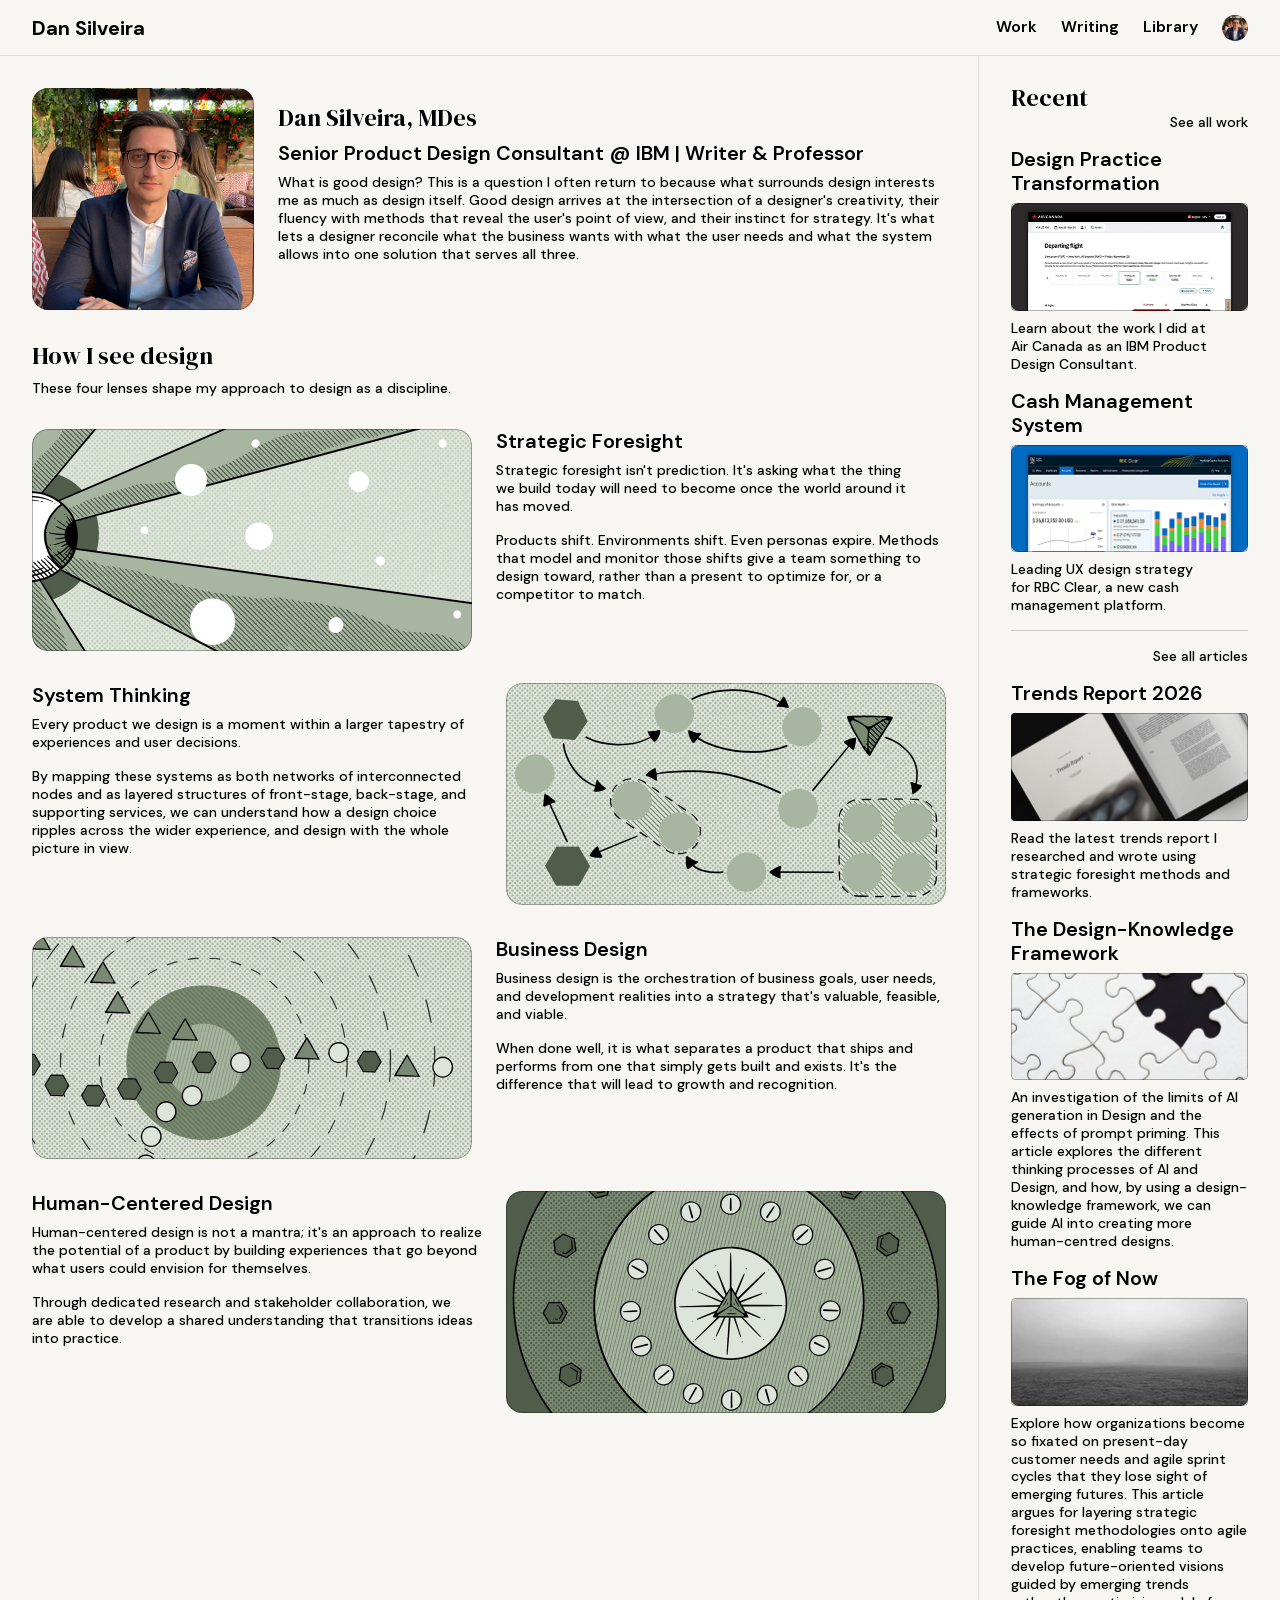
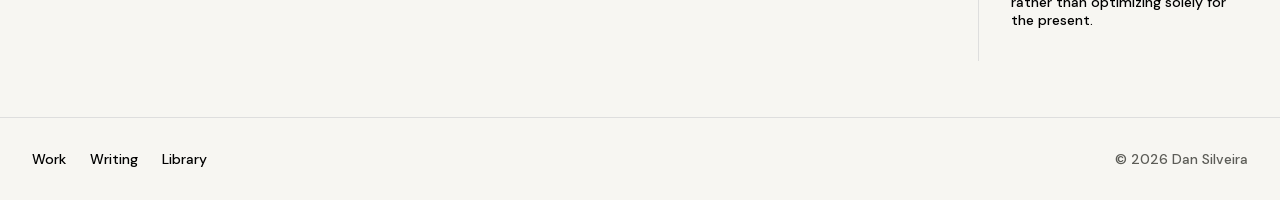
==== commit 1e8e7eb3: "Update homepage and add assets" ====
--- a/index.html
+++ b/index.html
@@ -56,9 +56,9 @@
           </ul>
         </nav>
 
-        <span class="site-header__avatar">
-          <img src="/assets/images/Avatar-SML.jpg" alt="" width="26" height="26">
-        </span>
+        <a class="site-header__avatar" href="/about/">
+          <img src="/assets/images/Avatar-SML.jpg" alt="About Dan Silveira" width="26" height="26">
+        </a>
       </div>
     </div>
   </header>
@@ -72,8 +72,9 @@
         <!-- Hero -->
         <section class="hero media-split" style="--split-figure: var(--portrait-size);">
           <div class="hero__figure frame frame--portrait">
-            <!-- Portrait not supplied yet; the frame holds its 222x222 slot so
-                 dropping the export in later will not shift the layout. -->
+            <img src="/assets/images/Avatar.jpg"
+                 alt="Dan Silveira"
+                 width="222" height="222" fetchpriority="high" decoding="async">
           </div>
 
           <div class="hero__body media-split__body">
@@ -206,14 +207,15 @@
           <div class="rail__group">
 
             <article class="rail-card">
-              <h3 class="rail-card__title">
-                <a class="rail-card__link" href="/work/">Design Leadership</a>
-                <!-- TODO: confirm destination -->
-              </h3>
-              <div class="rail-card__media frame frame--thumb">
-                <img src="/assets/images/AirCanada-IMG.png"
-                     alt="Screenshot of the Air Canada reporting interface"
-                     width="238" height="108" loading="lazy" decoding="async">
+              <div class="rail-card__head">
+                <h3 class="rail-card__title">
+                  <a class="rail-card__link" href="/work/air-canada/">Design Practice Transformation</a>
+                </h3>
+                <div class="rail-card__media frame frame--thumb">
+                  <img src="/assets/images/AirCanada-IMG.png"
+                       alt="Screenshot of the Air Canada reporting interface"
+                       width="238" height="108" loading="lazy" decoding="async">
+                </div>
               </div>
               <p class="rail-card__summary">
                 Learn about the work I did at Air Canada as an IBM Product Design
@@ -222,18 +224,19 @@
             </article>
 
             <article class="rail-card">
-              <h3 class="rail-card__title">
-                <a class="rail-card__link" href="/work/">Cash Management System</a>
-                <!-- TODO: confirm destination -->
-              </h3>
-              <div class="rail-card__media frame frame--thumb">
-                <img src="/assets/images/CashManagement-IMG.png"
-                     alt="Screenshot of a cash management dashboard with charts"
-                     width="238" height="108" loading="lazy" decoding="async">
-              </div>
-              <p class="rail-card__summary">
-                Learn about the work I did at Air Canada as an IBM Product Design
-                Consultant.
+              <div class="rail-card__head">
+                <h3 class="rail-card__title">
+                  <a class="rail-card__link" href="/work/rbc-clear/">Cash Management System</a>
+                </h3>
+                <div class="rail-card__media frame frame--thumb">
+                  <img src="/assets/images/CashManagement-IMG.png"
+                       alt="Screenshot of a cash management dashboard with charts"
+                       width="238" height="108" loading="lazy" decoding="async">
+                </div>
+              </div>
+              <p class="rail-card__summary">
+                Leading UX design strategy for RBC Clear, a new cash management
+                platform.
               </p>
             </article>
 
@@ -247,14 +250,16 @@
           <div class="rail__group">
 
             <article class="rail-card">
-              <h3 class="rail-card__title">
-                <a class="rail-card__link" href="/writing/">Trends Report 2026</a>
-                <!-- TODO: confirm destination -->
-              </h3>
-              <div class="rail-card__media frame frame--thumb">
-                <img src="/assets/images/TrendsReport-SML.jpg"
-                     alt="Printed trends report open on a dark surface"
-                     width="238" height="108" loading="lazy" decoding="async">
+              <div class="rail-card__head">
+                <h3 class="rail-card__title">
+                  <a class="rail-card__link" href="https://foresightguild.gumroad.com/l/trendsreport2026"
+                     target="_blank" rel="noopener noreferrer">Trends Report 2026<span class="visually-hidden"> (opens in a new tab)</span></a>
+                </h3>
+                <div class="rail-card__media frame frame--thumb">
+                  <img src="/assets/images/TrendsReport-SML.jpg"
+                       alt="Printed trends report open on a dark surface"
+                       width="238" height="108" loading="lazy" decoding="async">
+                </div>
               </div>
               <p class="rail-card__summary">
                 Read the latest trends report I researched and wrote using strategic
@@ -263,14 +268,16 @@
             </article>
 
             <article class="rail-card">
-              <h3 class="rail-card__title">
-                <a class="rail-card__link" href="/writing/">The Design-Knowledge Framework</a>
-                <!-- TODO: confirm destination -->
-              </h3>
-              <div class="rail-card__media frame frame--thumb">
-                <img src="/assets/images/TheDesign-Knowledge-SML.jpg"
-                     alt="White jigsaw puzzle with one piece missing"
-                     width="238" height="108" loading="lazy" decoding="async">
+              <div class="rail-card__head">
+                <h3 class="rail-card__title">
+                  <a class="rail-card__link" href="https://substack.com/home/post/p-180406408"
+                     target="_blank" rel="noopener noreferrer">The Design-Knowledge Framework<span class="visually-hidden"> (opens in a new tab)</span></a>
+                </h3>
+                <div class="rail-card__media frame frame--thumb">
+                  <img src="/assets/images/TheDesign-Knowledge-SML.jpg"
+                       alt="White jigsaw puzzle with one piece missing"
+                       width="238" height="108" loading="lazy" decoding="async">
+                </div>
               </div>
               <p class="rail-card__summary">
                 An investigation of the limits of AI generation in Design and the
@@ -281,14 +288,16 @@
             </article>
 
             <article class="rail-card">
-              <h3 class="rail-card__title">
-                <a class="rail-card__link" href="/writing/">The Fog of Now</a>
-                <!-- TODO: confirm destination -->
-              </h3>
-              <div class="rail-card__media frame frame--thumb">
-                <img src="/assets/images/TheFogofNow-IMG.png"
-                     alt="Fog obscuring the horizon over open water"
-                     width="238" height="108" loading="lazy" decoding="async">
+              <div class="rail-card__head">
+                <h3 class="rail-card__title">
+                  <a class="rail-card__link" href="https://substack.com/home/post/p-161490553"
+                     target="_blank" rel="noopener noreferrer">The Fog of Now<span class="visually-hidden"> (opens in a new tab)</span></a>
+                </h3>
+                <div class="rail-card__media frame frame--thumb">
+                  <img src="/assets/images/TheFogofNow-IMG.png"
+                       alt="Fog obscuring the horizon over open water"
+                       width="238" height="108" loading="lazy" decoding="async">
+                </div>
               </div>
               <p class="rail-card__summary">
                 Explore how organizations become so fixated on present-day customer
--- a/css/tokens.css
+++ b/css/tokens.css
@@ -16,9 +16,13 @@
   --color-line-strong: #cdcdcd; /* ref */
 
   /* Derived, not in the reference: a neutral for image placeholders and for
-     secondary text on the inner pages. */
+     secondary text on the inner pages. White fills diagram frames so contain
+     letterboxing matches the export. */
   --color-surface: #e8e7e2;
   --color-ink-muted: #5c5c57;
+  --color-white: #ffffff;
+  --color-board: #f1f1f1;
+  --color-work-rule: #a0a0a0;
 
   --color-focus: var(--color-ink);
 
@@ -35,7 +39,7 @@
   --weight-bold: 700;      /* logo */
 
   /* Fixed scale. The reference contains exactly four sizes; steps 4 and 5
-     exist only for the case study pages, which have no Figma reference yet. */
+     exist for inner pages that need a larger display size than the 24px H1. */
   --step--1: 0.75rem;   /* 12px  meta */
   --step-0: 0.875rem;   /* 14px  body            ref */
   --step-1: 1rem;       /* 16px  nav links       ref */
@@ -78,6 +82,18 @@
   --rail-content: 14.875rem;   /* 238  ref */
   --main-width: 57.125rem;     /* 914  ref */
   --container-narrow: 45rem;   /* long-form prose on inner pages */
+  --work-measure: 55.1875rem;  /* 883, RecentWork-REF content band */
+  --work-thumb-w: 21.3125rem;  /* 341 */
+  --work-row-h: 18.25rem;      /* 292 */
+  --work-thumb: 341 / 292;
+  --writing-measure: 46.375rem; /* 742, Writing-REF content band */
+  --writing-thumb: 12.5rem;     /* 200 */
+  --writing-row-h: 12.5rem;     /* 200 */
+  --about-measure: 55.1875rem;  /* 883, About-REF content band */
+  --about-photo-w: 21.3125rem;  /* 341 */
+  --about-photo-h: 22.5rem;     /* 360 */
+  --library-measure: 46.375rem; /* 742, Library-REF content band */
+  --library-cover-h: 12.5rem;    /* 200 */
 
   /* ---- Component geometry ------------------------------------------------ */
   --portrait-size: 13.875rem;  /* 222      ref */
@@ -87,6 +103,53 @@
   --thumb-height: 6.75rem;     /* 108      ref, confirmed by the exports */
   --avatar-size: 1.625rem;     /* 26       ref */
 
+  /* Air Canada case study figures, from AC-REF.pdf at the 1040 content width. */
+  --case-measure: 65rem;           /* 1040 */
+  --case-hero: 1040 / 250;
+  --case-fig-trip: 438 / 262;
+  --case-fig-compass: 1040 / 350;
+  --case-fig-drawer: 1040 / 290;
+  --case-fig-coaching: 512 / 172;
+  --case-fig-club: 504 / 226;
+  --case-fig-workbook: 378 / 350;
+  --case-fig-event: 630 / 350;
+  --case-w-trip: 27.375rem;        /* 438 */
+  --case-w-coaching: 32rem;        /* 512 */
+  --case-w-club: 31.5rem;          /* 504 */
+  --case-w-workbook: 23.625rem;    /* 378 */
+  --case-w-event: 39.375rem;       /* 630 */
+
+  /* RBC Clear case study figures, from RBC-REF.pdf at the 1040 content width. */
+  --case-fig-rbc-hero: 1040 / 310;
+  --case-fig-rbc-process: 1040 / 384;
+  --case-fig-rbc-taskflow: 1040 / 538;
+  --case-fig-rbc-lofi: 520 / 410;
+  --case-fig-rbc-insight: 520 / 348;
+  --case-fig-rbc-stakeholder: 508 / 435;
+  --case-fig-rbc-cards: 508 / 435;
+  --case-fig-rbc-widgets: 844 / 709;
+  --case-fig-rbc-awards: 1040 / 214;
+  --case-w-rbc-lofi: 32.5rem;      /* 520 */
+  --case-w-rbc-insight: 32.5rem;   /* 520 */
+  --case-w-rbc-pair: 31.75rem;     /* 508 */
+  --case-w-rbc-widgets: 52.75rem;  /* 844 */
+
+  /* Government of Canada case study figures, from Passport-REF.pdf at 1040. */
+  --case-fig-goc-hero: 1040 / 310;
+  --case-fig-goc-nz: 567 / 262;
+  --case-fig-goc-team: 438 / 397;
+  --case-fig-goc-style: 508 / 542;
+  --case-fig-goc-account: 1040 / 501;
+  --case-fig-goc-review: 508 / 295;
+  --case-fig-goc-model: 508 / 347;
+  --case-fig-goc-impact: 709 / 818;
+  --case-w-goc-nz: 35.4375rem;     /* 567 */
+  --case-w-goc-team: 27.375rem;    /* 438 */
+  --case-w-goc-style: 31.75rem;    /* 508 */
+  --case-w-goc-review: 31.75rem;   /* 508 */
+  --case-w-goc-model: 31.75rem;    /* 508 */
+  --case-w-goc-impact: 44.3125rem; /* 709 */
+
   /* ---- Borders ----------------------------------------------------------- */
   --radius-s: 0.25rem;   /* 4  */
   --radius-m: 0.5rem;    /* 8  */
@@ -94,6 +157,10 @@
   --radius-full: 999rem;
 
   --border-width: 1px;
+  --color-stroke: rgb(0 0 0 / 0.3); /* inside image stroke, 30% black */
+
+  /* ---- Shadow ------------------------------------------------------------ */
+  --shadow-avatar: 0 0 15px rgb(0 0 0 / 0.15);
 
   /* ---- Motion ------------------------------------------------------------
      base.css zeroes these under prefers-reduced-motion, so components do not
@@ -104,6 +171,7 @@
   --ease-out: cubic-bezier(0.22, 1, 0.36, 1);
 
   /* ---- Depth ------------------------------------------------------------- */
+  --z-work-gate: 50;
   --z-header: 100;
   --z-nav-panel: 200;
   --z-skip-link: 300;
--- a/css/layout.css
+++ b/css/layout.css
@@ -241,6 +241,17 @@
   border-radius: var(--radius-l);
 }
 
+/* 1px inside stroke, #000 at 30% — Figma stroke Position: Inside. */
+.frame::after {
+  content: "";
+  position: absolute;
+  inset: 0;
+  z-index: 1;
+  border: var(--border-width) solid var(--color-stroke);
+  border-radius: inherit;
+  pointer-events: none;
+}
+
 .frame > img,
 .frame > video {
   width: 100%;
--- a/css/components.css
+++ b/css/components.css
@@ -141,6 +141,12 @@
   overflow: hidden;
   background-color: var(--color-surface);
   flex: 0 0 auto;
+  transition: box-shadow var(--duration-base) var(--ease-out);
+}
+
+.site-header__avatar:hover,
+.site-header__avatar:focus-visible {
+  box-shadow: var(--shadow-avatar);
 }
 
 .site-header__avatar img {
@@ -221,16 +227,21 @@
 }
 
 /* ---- Rail card ----------------------------------------------------------
-   Title, 238x108 thumbnail, description. The whole card is clickable via an
-   overlay on the title link, which keeps one focusable element per card. */
-
-/* No gap: in the reference the thumbnail sits flush against the bottom of
-   the title's line box, and the only internal gap is above the summary. */
+   Title, 238x108 thumbnail, description. The title link is stretched across
+   the whole card so the title, thumbnail, and summary share a single hit
+   area and a single focusable element. */
+
 .rail-card {
   position: relative;
   display: flex;
   flex-direction: column;
-  gap: 0;
+  gap: var(--space-2xs);
+}
+
+.rail-card__head {
+  display: flex;
+  flex-direction: column;
+  gap: var(--space-2xs);
 }
 
 .rail-card__title {
@@ -239,10 +250,13 @@
   line-height: var(--leading-snug);
 }
 
+/* .frame is itself positioned, so the thumbnail would otherwise paint over
+   this overlay and swallow clicks on the image. */
 .rail-card__link::after {
   content: "";
   position: absolute;
   inset: 0;
+  z-index: 1;
 }
 
 .rail-card__media img {
@@ -253,16 +267,11 @@
   transform: scale(1.04);
 }
 
-/* 18px, one body line unit, matching the reference's thumbnail-to-text gap. */
-.rail-card__summary {
-  margin-top: 1.125rem;
-}
-
 /* ---- Lens row -----------------------------------------------------------
    One of the four "How I see design" blocks. */
 
 .lens__title {
-  margin-bottom: var(--space-xs);
+  margin-bottom: var(--space-2xs);
 }
 
 .lens__body {
@@ -382,6 +391,7 @@
   content: "";
   position: absolute;
   inset: 0;
+  z-index: 1;
 }
 
 .project-card__summary,
@@ -402,6 +412,69 @@
   }
 }
 
+/* ---- Work password gate -------------------------------------------------
+   Courtesy lock on /work/ pages. Header stays above so navigation still
+   works. html.work-unlocked is set from sessionStorage before paint. */
+
+.work-gate {
+  position: fixed;
+  inset: 0;
+  z-index: var(--z-work-gate);
+  display: flex;
+  align-items: center;
+  justify-content: center;
+  padding: var(--gutter);
+  background-color: color-mix(in srgb, var(--color-bg) 55%, transparent);
+  backdrop-filter: blur(12px);
+  -webkit-backdrop-filter: blur(12px);
+}
+
+html.work-unlocked .work-gate {
+  display: none;
+}
+
+html:not(.work-unlocked):has(.work-gate) {
+  overflow: hidden;
+}
+
+.work-gate__card {
+  width: 100%;
+  max-width: 22rem;
+  display: flex;
+  flex-direction: column;
+  gap: var(--space-s);
+  padding: var(--space-l);
+  background-color: var(--color-white);
+  border: var(--border-width) solid var(--color-stroke);
+  border-radius: var(--radius-l);
+}
+
+.work-gate__title {
+  margin: 0;
+}
+
+.work-gate__input {
+  width: 100%;
+  min-height: 2.75rem;
+  padding: var(--space-2xs) var(--space-s);
+  border: var(--border-width) solid var(--color-line-strong);
+  border-radius: var(--radius-m);
+  background-color: var(--color-bg);
+}
+
+.work-gate__error {
+  margin: 0;
+  font-size: var(--step-0);
+}
+
+@media (prefers-reduced-motion: reduce) {
+  .work-gate {
+    backdrop-filter: none;
+    -webkit-backdrop-filter: none;
+    background-color: color-mix(in srgb, var(--color-bg) 92%, transparent);
+  }
+}
+
 /* ---- Site footer -------------------------------------------------------- */
 
 .site-footer {
--- a/css/pages/home.css
+++ b/css/pages/home.css
@@ -1,7 +1,8 @@
 /* ==========================================================================
    Page: Home
-   Spacing below is derived from the Figma export's measured coordinates.
-   The comments record the source measurement so the intent survives edits.
+   The main column runs on a 32px vertical rhythm, tightening to 8px between
+   a title and the copy beneath it. Widths and figure geometry still come
+   from the Figma export; the comments record those source measurements.
    ========================================================================== */
 
 /* ---- Hero ---------------------------------------------------------------
@@ -25,27 +26,25 @@
 }
 
 .hero__name {
-  margin-bottom: var(--space-3xs);
+  margin-bottom: var(--space-2xs);
 }
 
 .hero__role {
   margin-bottom: var(--space-2xs);
 }
 
-/* ---- How I see design ---------------------------------------------------
-   Section heading begins at y=366, 56px below the portrait's lower edge. */
+/* ---- How I see design --------------------------------------------------- */
 
 .lenses {
-  padding-top: var(--space-xl);
+  padding-top: var(--space-l);
 }
 
 .lenses__title {
   margin-bottom: var(--space-2xs);
 }
 
-/* 36px, which lands the first figure's top edge at y=449 as in the reference. */
 .lenses__intro {
-  margin-bottom: calc(var(--space-m) + var(--space-xs));
+  margin-bottom: var(--space-l);
 }
 
 /* Rows repeat on a 254px pitch: a 222px figure plus a 32px gap. */
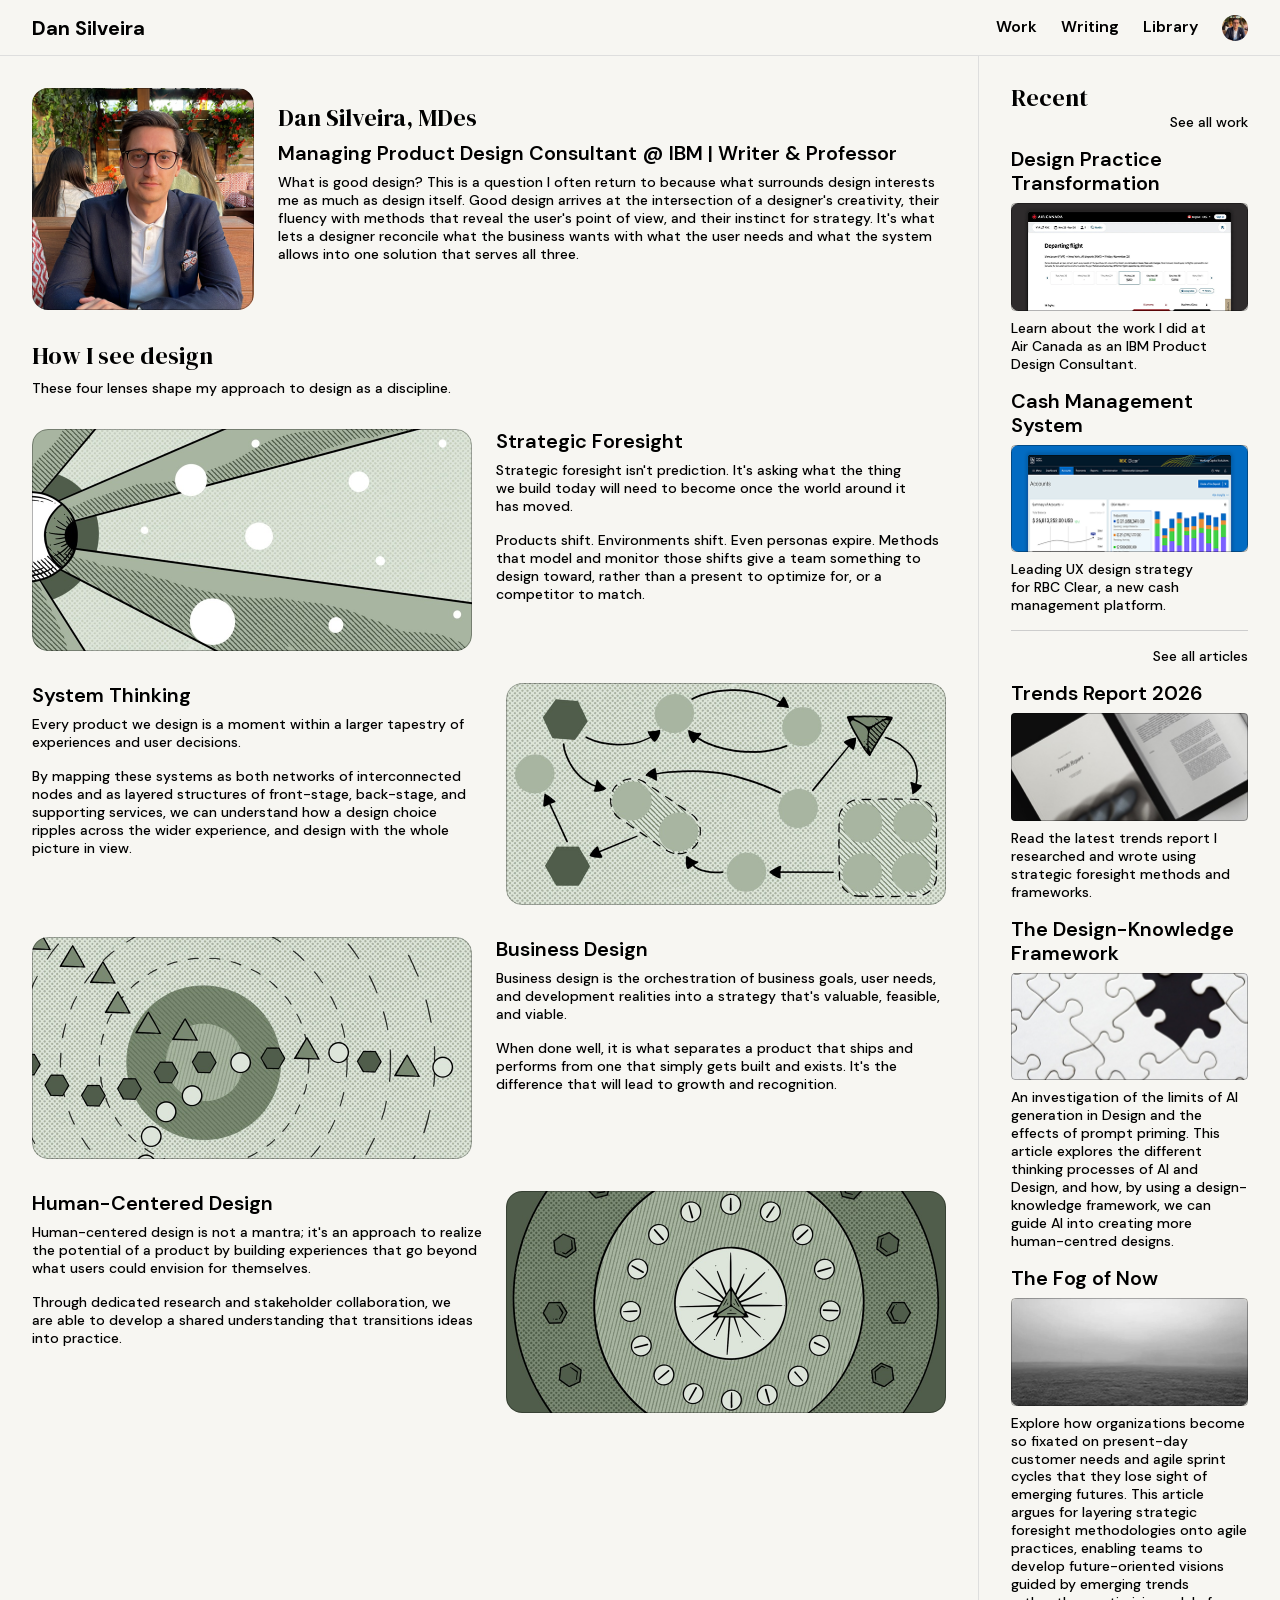
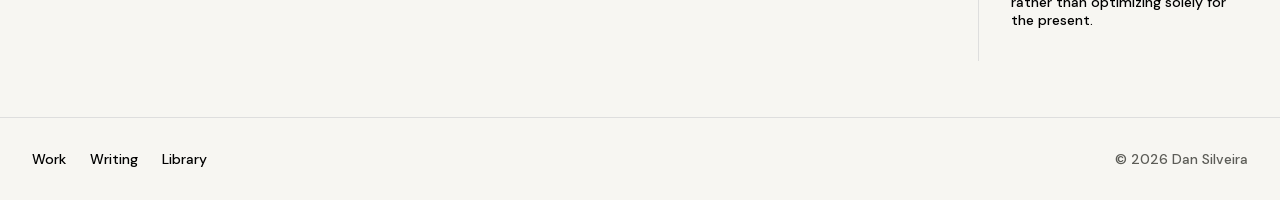
==== commit ee617f4d: "title change" ====
--- a/index.html
+++ b/index.html
@@ -79,7 +79,7 @@
 
           <div class="hero__body media-split__body">
             <h1 class="display hero__name">Dan Silveira, MDes</h1>
-            <p class="heading hero__role">Senior Product Design Consultant @ IBM | Writer &amp; Professor</p>
+            <p class="heading hero__role">Managing Product Design Consultant @ IBM | Writer &amp; Professor</p>
             <p>
               What is good design? This is a question I often return to because what
               surrounds design interests me as much as design itself. Good design
